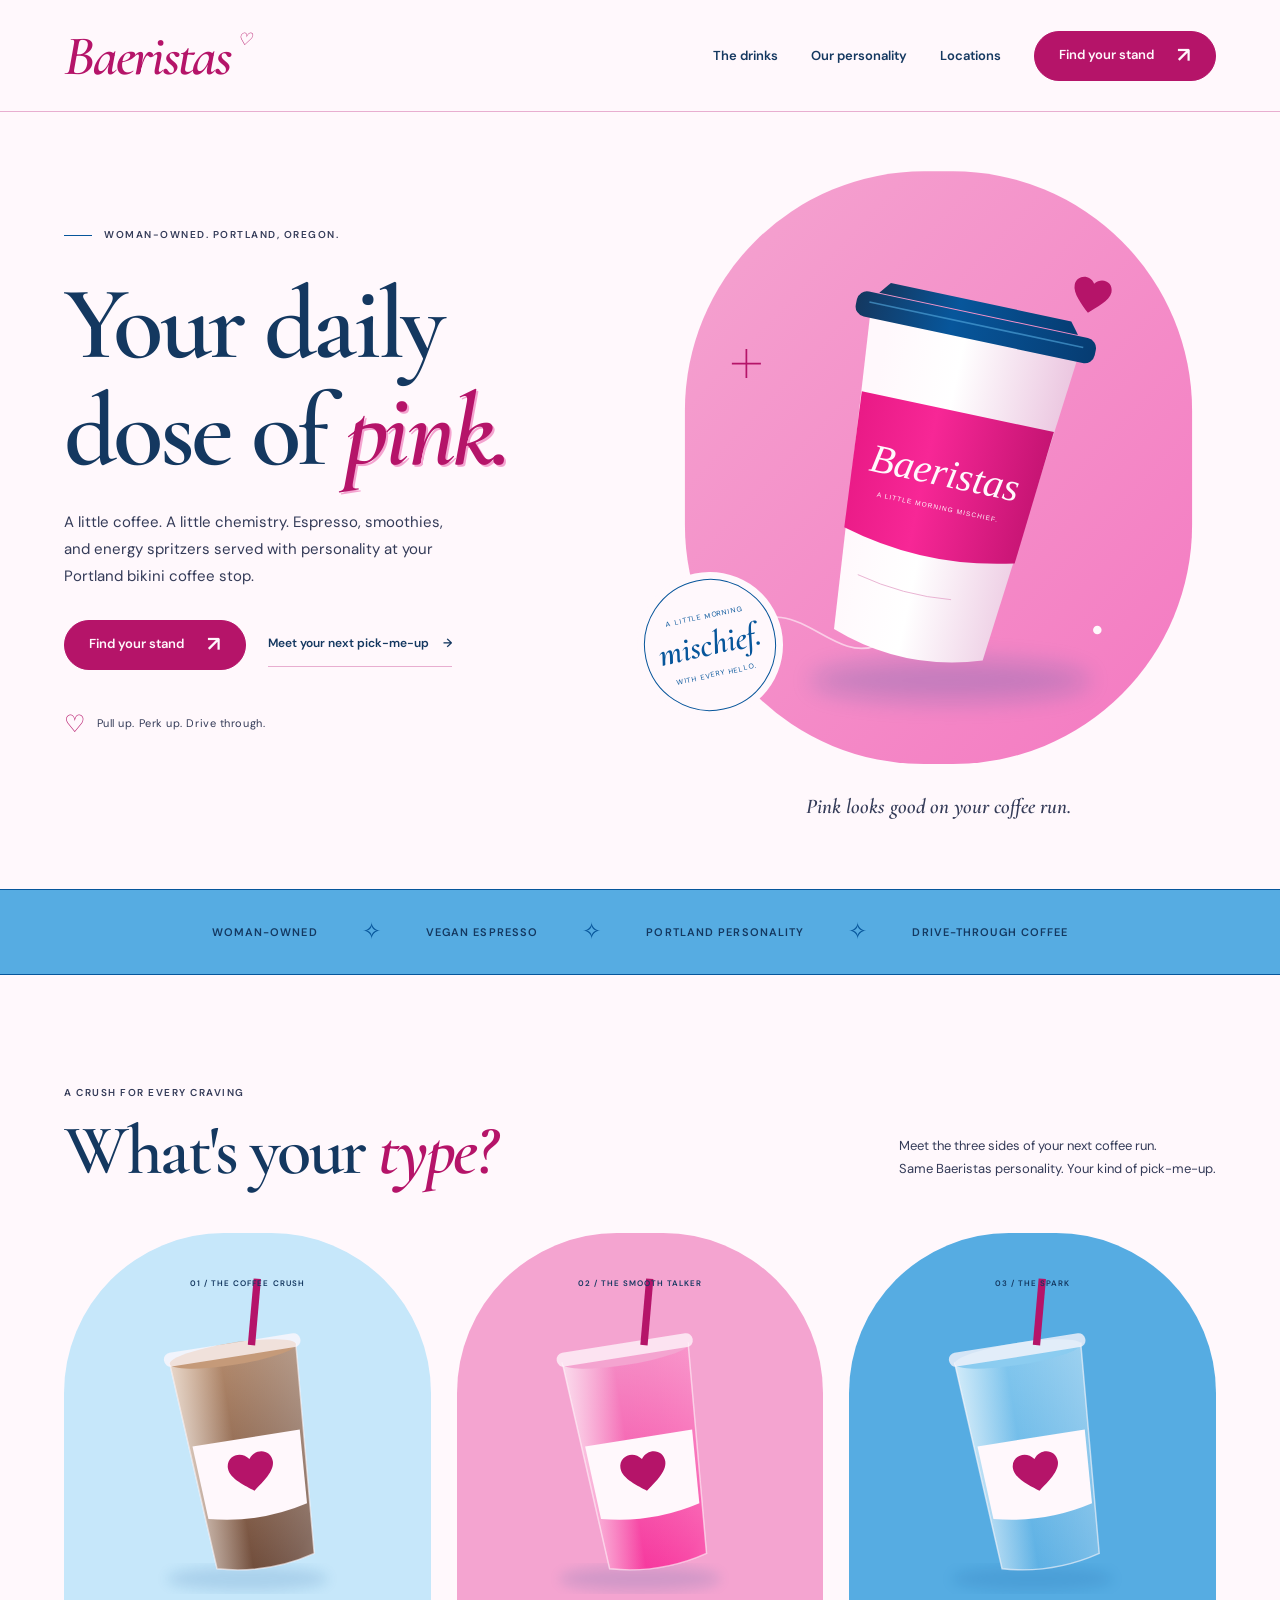
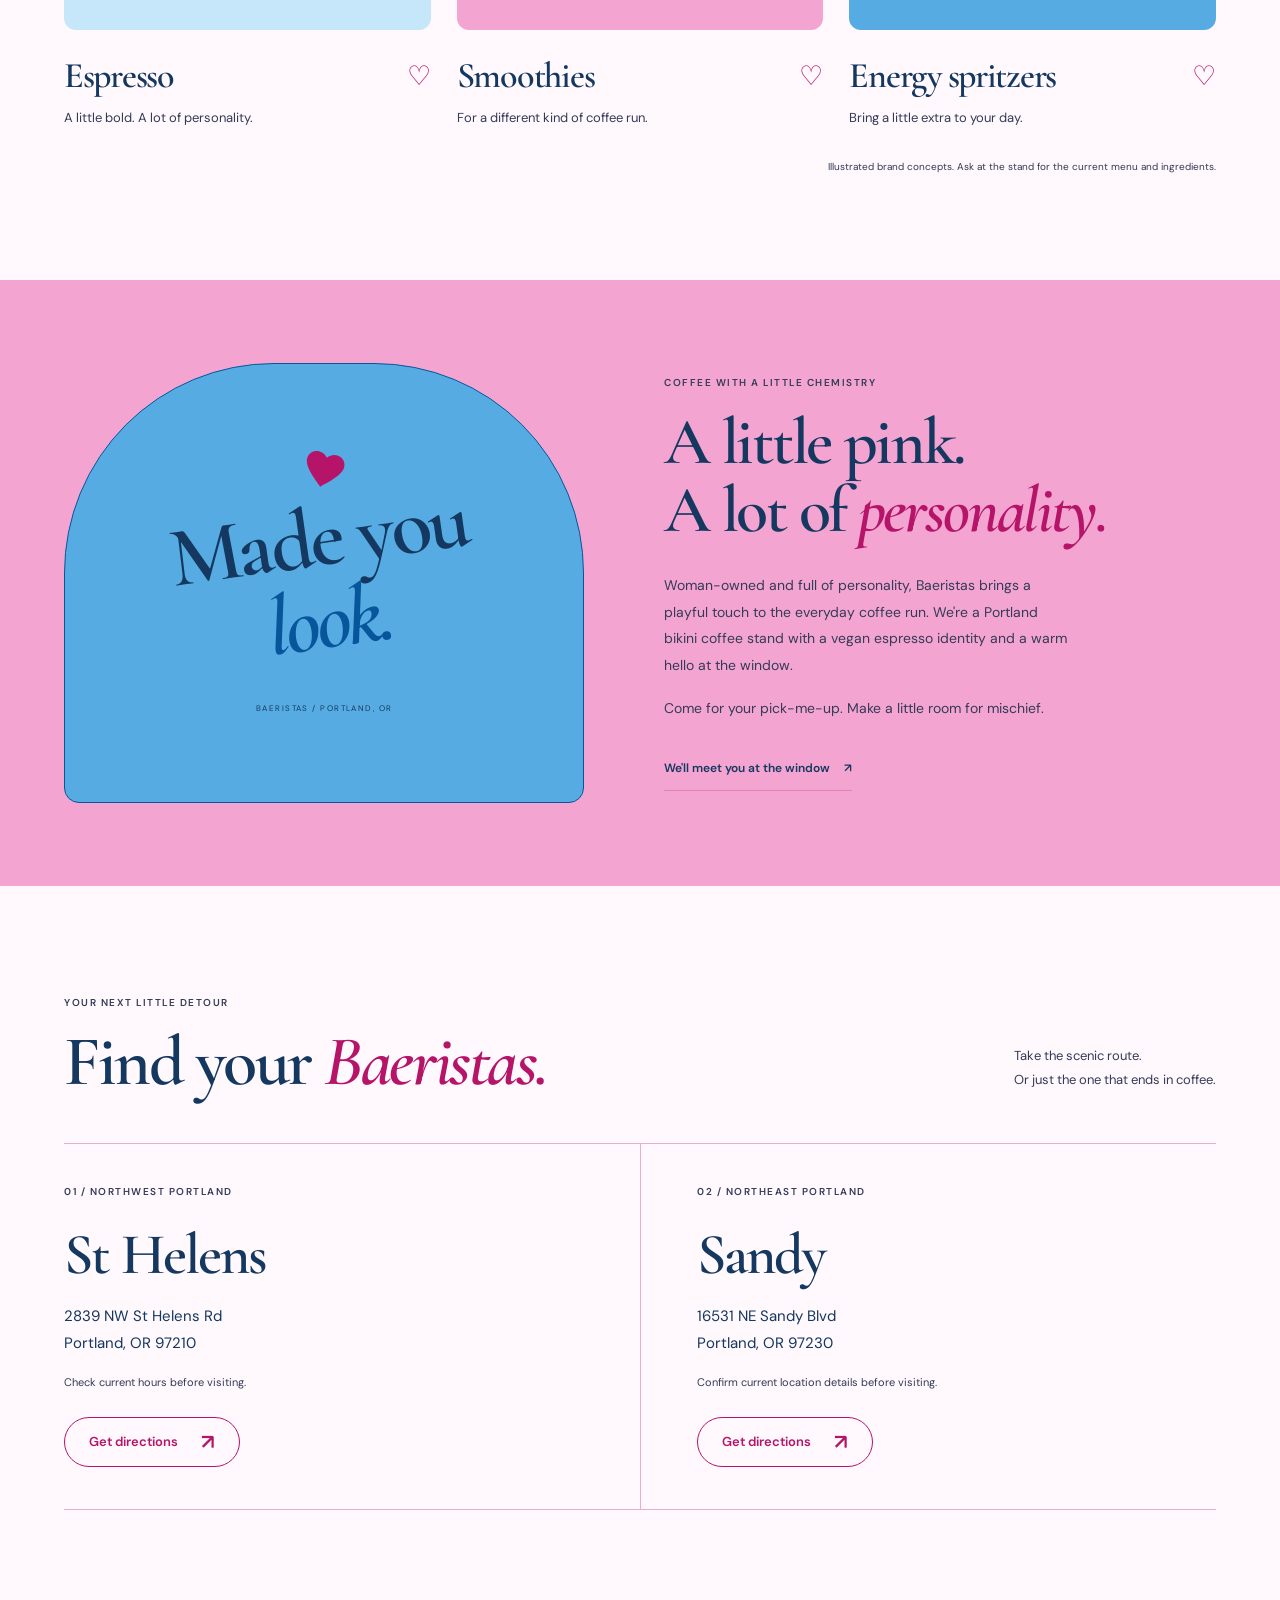
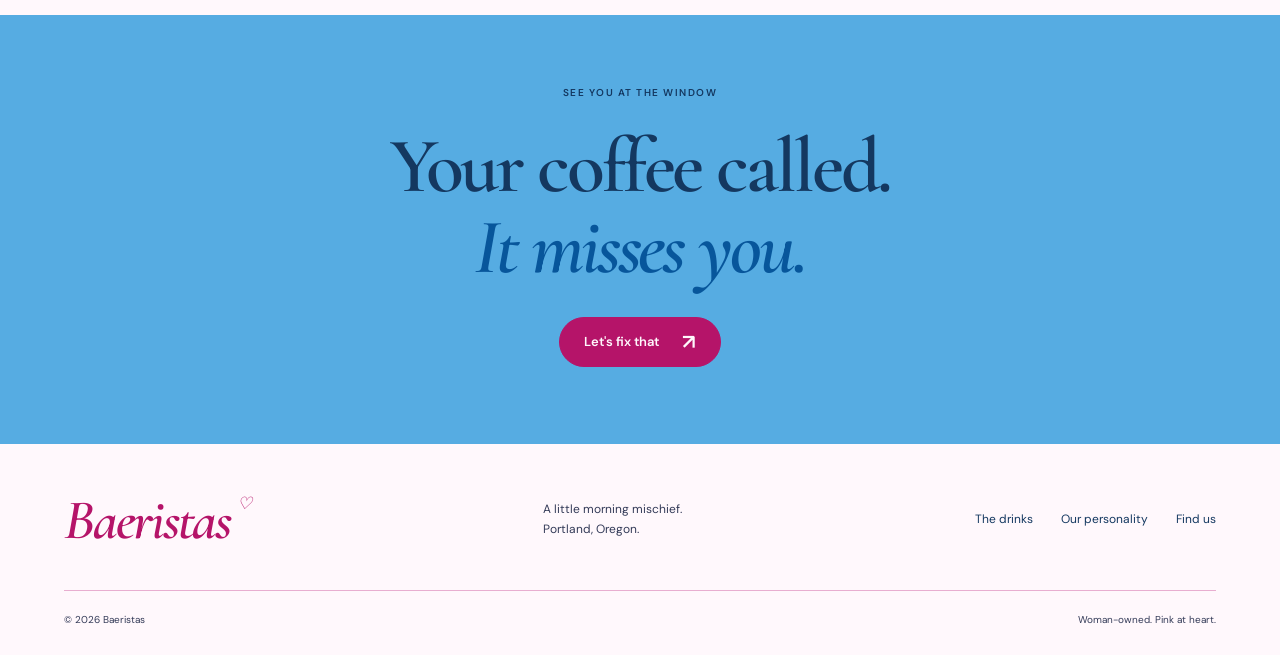
==== docs/index.html @ 011680f0 "Prepare public website for GitHub Pages deployment" ====
<!doctype html>
<html lang="en">
<head>
<meta charset="utf-8"><meta name="viewport" content="width=device-width, initial-scale=1">
<title>Baeristas — A little morning mischief.</title>
<meta name="description" content="Meet Baeristas, Portland’s woman-owned bikini coffee stop. Explore espresso, smoothies, and energy spritzers, and find your stand.">
<meta name="theme-color" content="#FFF8FC"><meta name="robots" content="noindex,nofollow">
<link rel="icon" href="assets/heart-pink.svg" type="image/svg+xml"><link rel="stylesheet" href="style.css">
<link rel="preload" href="assets/DisplayItalic.ttf" as="font" type="font/ttf" crossorigin>
</head>
<body>
<a href="#main" class="skip">Skip to content</a>
<header class="header">
<a class="wordmark" href="#" aria-label="Baeristas home">Baeristas<span aria-hidden="true">♡</span></a>
<button class="menu-toggle" aria-label="Open navigation" aria-expanded="false" aria-controls="main-nav">Menu <span aria-hidden="true">＋</span></button>
<nav id="main-nav" aria-label="Main navigation"><a href="#drinks">The drinks</a><a href="#story">Our personality</a><a href="#locations">Locations</a><a class="button" href="#locations">Find your stand <span aria-hidden="true">↗</span></a></nav>
</header>
<main id="main">
<section class="hero wrap" aria-labelledby="hero-title">
<div class="hero-copy"><p class="eyebrow"><span class="short-rule"></span> Woman-owned. Portland, Oregon.</p><h1 id="hero-title">Your daily<br>dose of <em>pink.</em></h1><p class="intro">A little coffee. A little chemistry. Espresso, smoothies, and energy spritzers served with personality at your Portland bikini coffee stop.</p><div class="hero-actions"><a class="button" href="#locations">Find your stand <span aria-hidden="true">↗</span></a><a class="text-link" href="#drinks">Meet your next pick-me-up <span aria-hidden="true">→</span></a></div><p class="service"><span aria-hidden="true">♡</span> Pull up. Perk up. Drive through.</p></div>
<div class="hero-art"><img src="assets/hero-cup.svg" alt="Illustration of a cream Baeristas coffee cup with a cherry-pink sleeve" width="650" height="740" fetchpriority="high"><div class="hero-badge"><span>A LITTLE MORNING</span><strong>mischief.</strong><span>WITH EVERY HELLO.</span></div><p class="art-caption">Pink looks good on your coffee run.</p></div>
</section>
<div class="brand-strip" aria-label="Woman-owned, vegan positioning, drive-through coffee"><span>Woman-owned</span><span aria-hidden="true">✧</span><span>Vegan espresso</span><span aria-hidden="true">✧</span><span>Portland personality</span><span aria-hidden="true">✧</span><span>Drive-through coffee</span></div>
<section id="drinks" class="drinks wrap" aria-labelledby="drinks-title"><div class="section-top"><div><p class="eyebrow">A crush for every craving</p><h2 id="drinks-title">What's your <em>type?</em></h2></div><p>Meet the three sides of your next coffee run.<br>Same Baeristas personality. Your kind of pick-me-up.</p></div>
<div class="drink-grid">
<article class="drink"><div class="drink-art coffee-art"><span class="number">01 / THE COFFEE CRUSH</span><img src="assets/espresso.svg" alt="Illustrated iced coffee" width="500" height="480" loading="lazy"></div><div class="drink-title"><h3>Espresso</h3><span aria-hidden="true">♡</span></div><p>A little bold. A lot of personality.</p></article>
<article class="drink"><div class="drink-art smoothie-art"><span class="number">02 / THE SMOOTH TALKER</span><img src="assets/smoothies.svg" alt="Illustrated pink blended drink" width="500" height="480" loading="lazy"></div><div class="drink-title"><h3>Smoothies</h3><span aria-hidden="true">♡</span></div><p>For a different kind of coffee run.</p></article>
<article class="drink"><div class="drink-art spritzer-art"><span class="number">03 / THE SPARK</span><img src="assets/spritzers.svg" alt="Illustrated colorful energy spritzer" width="500" height="480" loading="lazy"></div><div class="drink-title"><h3>Energy spritzers</h3><span aria-hidden="true">♡</span></div><p>Bring a little extra to your day.</p></article>
</div><p class="drink-note">Illustrated brand concepts. Ask at the stand for the current menu and ingredients.</p>
</section>
<section id="story" class="story" aria-labelledby="story-title"><div class="story-inner wrap"><div class="story-art" aria-hidden="true"><div class="orbit"></div><img src="assets/heart-pink.svg" alt="" width="110" height="100"><span>Made you<br><em>look.</em></span><small>BAERISTAS / PORTLAND, OR</small></div><div class="story-copy"><p class="eyebrow">Coffee with a little chemistry</p><h2 id="story-title">A little pink.<br>A lot of <em>personality.</em></h2><p>Woman-owned and full of personality, Baeristas brings a playful touch to the everyday coffee run. We're a Portland bikini coffee stand with a vegan espresso identity and a warm hello at the window.</p><p>Come for your pick-me-up. Make a little room for mischief.</p><a class="text-link" href="#locations">We'll meet you at the window <span aria-hidden="true">↗</span></a></div></div></section>
<section id="locations" class="locations wrap" aria-labelledby="locations-title"><div class="section-top"><div><p class="eyebrow">Your next little detour</p><h2 id="locations-title">Find your <em>Baeristas.</em></h2></div><p>Take the scenic route.<br>Or just the one that ends in coffee.</p></div><div class="location-grid">
<article class="location"><p class="eyebrow">01 / Northwest Portland</p><h3>St Helens</h3><address>2839 NW St Helens Rd<br>Portland, OR 97210</address><p class="hours">Check current hours before visiting.</p><a class="button outline" href="https://www.google.com/maps/dir/?api=1&amp;destination=2839%20NW%20St%20Helens%20Rd%2C%20Portland%2C%20OR%2097210" target="_blank" rel="noopener noreferrer">Get directions <span aria-hidden="true">↗</span><span class="sr-only"> to St Helens, opens a new tab</span></a></article>
<article class="location"><p class="eyebrow">02 / Northeast Portland</p><h3>Sandy</h3><address>16531 NE Sandy Blvd<br>Portland, OR 97230</address><p class="hours">Confirm current location details before visiting.</p><a class="button outline" href="https://www.google.com/maps/dir/?api=1&amp;destination=16531%20NE%20Sandy%20Blvd%2C%20Portland%2C%20OR%2097230" target="_blank" rel="noopener noreferrer">Get directions <span aria-hidden="true">↗</span><span class="sr-only"> to Sandy, opens a new tab</span></a></article>
</div></section>
<section class="closing"><p class="eyebrow">See you at the window</p><p>Your coffee called.<br><em>It misses you.</em></p><a class="button" href="#locations">Let's fix that <span aria-hidden="true">↗</span></a></section>
</main>
<footer class="footer wrap"><div class="footer-top"><a class="wordmark" href="#" aria-label="Baeristas home">Baeristas<span aria-hidden="true">♡</span></a><p>A little morning mischief.<br>Portland, Oregon.</p><nav aria-label="Footer navigation"><a href="#drinks">The drinks</a><a href="#story">Our personality</a><a href="#locations">Find us</a></nav></div><div class="footer-bottom"><small>© 2026 Baeristas</small><small>Woman-owned. Pink at heart.</small></div></footer>
<a class="mobile-visit button" href="#locations">Find your stand <span aria-hidden="true">↗</span></a>
<script src="script.js"></script>
</body></html>
---- docs/style.css ----
@font-face{font-family:Display;src:url(assets/Display.ttf) format('truetype');font-weight:600;font-display:swap}@font-face{font-family:Display;src:url(assets/DisplayItalic.ttf) format('truetype');font-style:italic;font-weight:600;font-display:swap}@font-face{font-family:Body;src:url(assets/Body.ttf) format('truetype');font-weight:400;font-display:swap}@font-face{font-family:Body;src:url(assets/BodyBold.ttf) format('truetype');font-weight:600;font-display:swap}
:root{--cream:#FFF8FC;--blush:#F4A4D0;--pink:#B51469;--ink:#143860;--berry:#343B58;--line:#E8AED0;--hot-pink:#F72796;--sky:#56ACE2;--blue:#07569B;--display:Display,Georgia,serif;--body:Body,Arial,sans-serif}
*{box-sizing:border-box}html{scroll-behavior:smooth;scroll-padding-top:35px}body{margin:0;background:var(--cream);color:var(--ink);font-family:var(--body);font-size:16px;line-height:1.65}a{color:inherit;text-decoration:none}button{font:inherit}a,button{-webkit-tap-highlight-color:transparent}a:focus-visible,button:focus-visible{outline:3px solid var(--pink);outline-offset:6px}img{display:block;max-width:100%}em{font-weight:600;color:var(--pink)}h1,h2,h3,p{margin:0}h1,h2,h3{font-family:var(--display);font-weight:600;line-height:1.03;letter-spacing:-.035em}h1{font-size:clamp(72px,8.1vw,120px)}h2{font-size:clamp(48px,5.5vw,76px)}h3{font-size:39px}p{color:var(--berry)}.wrap{max-width:1320px;margin:auto;padding-left:64px;padding-right:64px}.header{max-width:1440px;margin:auto;min-height:112px;padding:22px 64px;display:flex;align-items:center;justify-content:space-between;border-bottom:1px solid var(--line);gap:28px}.wordmark{font-family:var(--display);font-style:italic;font-size:56px;line-height:1;letter-spacing:-.04em;color:var(--pink);display:inline-flex;align-items:flex-start;gap:7px}.wordmark span{font-family:var(--body);font-size:17px;margin-top:3px}.header nav{display:flex;align-items:center;gap:33px;font-size:13px;font-weight:600}.header nav>a:not(.button){min-height:44px;display:flex;align-items:center}.button{min-height:50px;padding:13px 24px;border:1px solid var(--pink);border-radius:100px;display:inline-flex;align-items:center;justify-content:center;gap:23px;background:var(--pink);color:var(--cream);font-size:13px;font-weight:600;line-height:1.4;transition:background .2s,transform .2s;white-space:nowrap}.button:hover{background:#950D56;border-color:#950D56;transform:translateY(-2px)}.button span[aria-hidden]{font-size:21px;line-height:1}.hero{display:grid;grid-template-columns:1.05fr 1fr;gap:14px;padding-top:44px;padding-bottom:64px;align-items:center}.hero-copy{padding-top:12px;padding-bottom:22px;position:relative;z-index:1}.eyebrow{text-transform:uppercase;letter-spacing:.15em;font-size:10px;font-weight:600;color:var(--berry);display:flex;align-items:center;gap:12px}.short-rule{height:1px;width:28px;background:var(--pink)}.hero h1{margin:27px 0 24px}.hero .intro{max-width:405px;font-size:15px;line-height:1.8}.hero-actions{display:flex;align-items:center;gap:22px;margin:30px 0}.text-link{font-size:12px;font-weight:600;line-height:1.6;display:inline-flex;gap:14px;align-items:center;min-height:44px;border-bottom:1px solid var(--line)}.text-link:hover{color:var(--pink);border-color:var(--pink)}.service{font-size:11px;letter-spacing:.05em;display:flex;gap:10px;align-items:center;margin-top:34px}.service span{font-size:24px;color:var(--pink)}.hero-art{position:relative;min-width:0}.hero-art>img{width:100%;height:auto}.hero-badge{position:absolute;left:-3%;bottom:17%;width:132px;height:132px;border-radius:50%;background:var(--cream);border:1px solid var(--pink);display:flex;flex-direction:column;align-items:center;justify-content:center;transform:rotate(-12deg);color:var(--pink);box-shadow:0 0 0 7px var(--cream)}.hero-badge span{font-size:7px;letter-spacing:.13em}.hero-badge strong{font-family:var(--display);font-style:italic;font-size:34px;line-height:1.4}.art-caption{text-align:center;font-family:var(--display);font-style:italic;font-size:21px;margin-top:2px}.brand-strip{display:flex;align-items:center;justify-content:center;gap:44px;background:var(--blush);border-top:1px solid var(--line);border-bottom:1px solid var(--line);padding:23px 24px;font-size:11px;font-weight:600;letter-spacing:.1em;text-transform:uppercase}.brand-strip span:nth-child(even){font-size:23px;font-weight:400;color:var(--pink)}.drinks{padding-top:110px;padding-bottom:105px}.section-top{display:flex;justify-content:space-between;gap:45px;align-items:flex-end;margin-bottom:45px}.section-top h2{margin-top:14px}.section-top>p{font-size:13px;line-height:1.8;margin-bottom:7px}.drink-grid{display:grid;grid-template-columns:repeat(3,1fr);gap:26px}.drink-art{border-radius:160px 160px 12px 12px;position:relative;overflow:hidden;padding-top:45px}.coffee-art{background:#C6E7FA}.smoothie-art{background:var(--blush)}.spritzer-art{background:var(--sky)}.drink-art img{width:100%;height:auto}.number{font-size:8px;letter-spacing:.13em;position:absolute;top:44px;left:0;width:100%;text-align:center;color:var(--berry);font-weight:600}.drink-title{display:flex;justify-content:space-between;align-items:center;margin-top:24px;gap:12px}.drink-title h3{font-size:36px}.drink-title>span{color:var(--pink);font-size:27px}.drink>p{font-size:13px;margin-top:9px}.drink-note{font-size:10px;text-align:right;margin-top:30px}.story{background:var(--blush);padding:83px 0}.story-inner{display:grid;grid-template-columns:1fr 1.06fr;align-items:center;gap:80px}.story-art{position:relative;min-height:440px;display:flex;align-items:center;justify-content:center;flex-direction:column;border:1px solid #B5146940;border-radius:210px 210px 15px 15px;overflow:hidden;background:var(--cream)}.story-art>span{font-family:var(--display);font-size:85px;letter-spacing:-.04em;line-height:.96;transform:rotate(-8deg);text-align:center;margin-top:8px}.story-art img{width:42px;height:auto;transform:rotate(13deg)}.story-art small{font-size:8px;letter-spacing:.18em;margin-top:42px;color:var(--berry)}.story-copy h2{font-size:66px;margin:18px 0 27px}.story-copy>p:not(.eyebrow){font-size:14px;line-height:1.9;max-width:410px;margin-bottom:16px}.story-copy .text-link{margin-top:10px;border-color:#B5146940}.locations{padding-top:109px;padding-bottom:105px}.location-grid{display:grid;grid-template-columns:1fr 1fr;border-top:1px solid var(--line);border-bottom:1px solid var(--line)}.location{padding:40px 40px 42px 0}.location+.location{border-left:1px solid var(--line);padding-left:56px}.location h3{font-size:58px;margin:24px 0 19px}.location address{font-style:normal;font-size:15px;line-height:1.8}.hours{font-size:11px;margin-top:16px;margin-bottom:26px}.outline{background:transparent;color:var(--pink)}.outline:hover{color:var(--cream)}.closing{background:var(--blush);text-align:center;padding:70px 24px 77px}.closing .eyebrow{justify-content:center}.closing>p:not(.eyebrow){font-family:var(--display);font-size:78px;letter-spacing:-.04em;line-height:1.04;color:var(--ink);margin:24px 0 29px}.footer{padding-top:48px;padding-bottom:26px}.footer-top{display:flex;align-items:center;justify-content:space-between;gap:25px;padding-bottom:42px}.footer-top p{font-size:12px}.footer nav{display:flex;gap:28px;font-size:12px}.footer nav a{min-height:44px;display:flex;align-items:center}.footer-bottom{display:flex;align-items:center;justify-content:space-between;border-top:1px solid var(--line);padding-top:21px;color:var(--berry)}.footer-bottom small{font-size:10px}.menu-toggle,.mobile-visit{display:none}.sr-only{position:absolute;width:1px;height:1px;padding:0;margin:-1px;overflow:hidden;clip:rect(0,0,0,0);white-space:nowrap;border:0}.skip{position:fixed;top:12px;left:12px;z-index:10;transform:translateY(-200%);padding:10px 20px;background:var(--ink);color:var(--cream)}.skip:focus{transform:translateY(0)}
@media(min-width:1450px){.hero{gap:40px}.hero h1{font-size:120px}}
@media(max-width:1100px){.wrap{padding-left:40px;padding-right:40px}.header{padding-left:40px;padding-right:40px}.header nav{gap:22px}.hero h1{font-size:86px}.hero-actions{flex-wrap:wrap;gap:12px}.hero .intro{font-size:14px;max-width:340px}.hero-badge{width:108px;height:108px}.hero-badge strong{font-size:29px}.brand-strip{gap:24px;font-size:9px}.story-inner{gap:42px}.story-copy h2{font-size:55px}.story-art>span{font-size:75px}.section-top{gap:28px}.section-top>p{max-width:260px;font-size:12px}.drink-title h3{font-size:29px}}
@media(max-width:800px){.header{min-height:94px}.header nav{gap:17px}.header nav .button{display:none}.wordmark{font-size:47px}.hero{padding-top:38px;padding-bottom:45px;gap:0}.hero h1{font-size:76px}.hero .eyebrow{font-size:8px;letter-spacing:.08em}.hero .intro{font-size:13px;max-width:290px}.hero-badge{left:-4%;bottom:8%;width:92px;height:92px}.hero-badge span{font-size:5px}.hero-badge strong{font-size:25px}.hero-actions{margin:23px 0}.service{margin-top:15px;font-size:9px}.art-caption{font-size:17px;margin-top:14px}.brand-strip{gap:17px;font-size:8px;padding:18px 15px}.brand-strip span:nth-child(even){font-size:18px}.drinks,.locations{padding-top:75px;padding-bottom:75px}.section-top h2{font-size:54px}.section-top>p{max-width:220px;font-size:11px}.drink-grid{gap:16px}.drink-title h3{font-size:26px}.drink>p{font-size:11px}.number{font-size:6px;top:33px}.drink-art{padding-top:34px}.story{padding:60px 0}.story-inner{gap:34px}.story-art{min-height:360px}.story-art>span{font-size:63px}.story-copy h2{font-size:46px}.story-copy>p:not(.eyebrow){font-size:12px}.story-copy .eyebrow{font-size:8px}.location+.location{padding-left:32px}.location h3{font-size:49px}.location address{font-size:13px}.hours{font-size:10px;min-height:32px}.footer nav{gap:15px}.footer-top p{max-width:160px;font-size:11px}.closing>p:not(.eyebrow){font-size:68px}}
@media(max-width:600px){html{scroll-padding-top:22px}.wrap{padding-left:24px;padding-right:24px}.header{padding:21px 24px;min-height:85px;position:relative;flex-wrap:wrap;gap:0}.header .wordmark{font-size:44px}.menu-toggle{display:flex;align-items:center;justify-content:center;gap:10px;min-height:44px;min-width:70px;background:transparent;border:0;color:var(--ink);font-size:12px;padding:6px 0 6px 15px}.menu-toggle span{font-size:23px;color:var(--pink)}.header nav{display:none;flex-basis:100%;flex-direction:column;align-items:stretch;padding:26px 0 7px;gap:8px}.header nav.open{display:flex}.header nav a{justify-content:center}.header nav .button{display:flex;margin-top:10px}.hero{display:flex;flex-direction:column;padding-top:32px;padding-bottom:33px;gap:19px}.hero-copy{padding:0;width:100%}.hero .eyebrow{font-size:8px;letter-spacing:.12em}.hero h1{font-size:83px;line-height:.97;margin-top:24px;margin-bottom:24px}.hero .intro{font-size:13px;max-width:335px;line-height:1.8}.hero-actions{margin:24px 0 0;gap:7px 15px;align-items:center}.hero-actions .button{padding:13px 21px;gap:18px}.hero-actions .text-link{font-size:10px;gap:7px}.service{margin-top:15px;font-size:9px}.hero-art{width:100%;max-width:380px;margin-top:0}.hero-art>img{height:380px;object-fit:contain}.hero-badge{width:102px;height:102px;left:0;bottom:15%}.hero-badge span{font-size:6px}.hero-badge strong{font-size:27px}.art-caption{font-size:19px;margin-top:0}.brand-strip{flex-wrap:wrap;gap:5px 18px;padding:21px 24px;font-size:8px;letter-spacing:.06em}.brand-strip span:nth-child(4){display:none}.brand-strip span{flex:0 0 auto}.drinks{padding-top:57px;padding-bottom:57px}.section-top{display:block;margin-bottom:30px}.section-top h2{font-size:58px;margin-top:15px}.section-top>p{font-size:12px;margin-top:19px;max-width:100%}.drink-grid{grid-template-columns:1fr;gap:35px}.drink-art{border-radius:180px 180px 12px 12px;padding-top:15px}.drink-art img{height:330px;object-fit:contain}.number{font-size:8px;top:31px}.drink-title{margin-top:17px}.drink-title h3{font-size:37px}.drink>p{font-size:12px;margin-top:7px}.drink-note{text-align:left;font-size:9px;line-height:1.7;margin-top:25px}.story{padding:40px 0 48px}.story-inner{grid-template-columns:1fr;gap:35px}.story-art{min-height:340px}.story-art>span{font-size:77px}.story-art small{margin-top:30px}.story-copy h2{font-size:58px;margin-top:17px}.story-copy .eyebrow{font-size:9px}.story-copy>p:not(.eyebrow){font-size:13px}.locations{padding-top:58px;padding-bottom:57px}.locations h2{font-size:55px}.location-grid{grid-template-columns:1fr}.location{padding:30px 0}.location+.location{padding:30px 0;border-left:0;border-top:1px solid var(--line)}.location h3{font-size:52px;margin:18px 0}.location address{font-size:14px}.hours{font-size:10px;min-height:0;margin:14px 0 22px}.closing{padding:47px 24px 49px}.closing>p:not(.eyebrow){font-size:60px}.closing .eyebrow{font-size:8px}.footer{padding-top:33px;padding-bottom:104px}.footer-top{flex-wrap:wrap;align-items:flex-start;padding-bottom:25px;gap:26px}.footer-top .wordmark{font-size:48px}.footer-top>p{font-size:10px;padding-top:4px;max-width:120px}.footer nav{flex-basis:100%;gap:29px;font-size:11px}.footer-bottom{gap:20px}.footer-bottom small{font-size:9px}.mobile-visit{position:fixed;bottom:max(14px,env(safe-area-inset-bottom));left:24px;right:24px;z-index:5;box-shadow:0 4px 24px #14386025;display:flex;min-height:50px;border:3px solid var(--cream);justify-content:space-between;padding:12px 22px}.skip{font-size:12px}}
@media(prefers-reduced-motion:reduce){html{scroll-behavior:auto}*{transition:none!important}}

/* Current pink-and-blue colorway supplied by the business reference. */
.hero h1 em{color:var(--pink);text-shadow:2px 2px 0 #F4A4D0}.brand-strip{background:var(--sky);border-color:var(--blue);color:var(--ink)}.brand-strip span:nth-child(even){color:var(--blue)}.story-art{background:var(--sky);border-color:var(--blue)}.story-art em{color:var(--blue)}.story-art small{color:var(--ink)}.closing{background:var(--sky)}.closing em{color:var(--blue)}.closing .eyebrow{color:var(--ink)}.short-rule{background:var(--blue)}.hero-badge{border-color:var(--blue);color:var(--blue)}
.number{color:var(--ink)}
a:focus-visible,button:focus-visible{outline-color:var(--ink)}
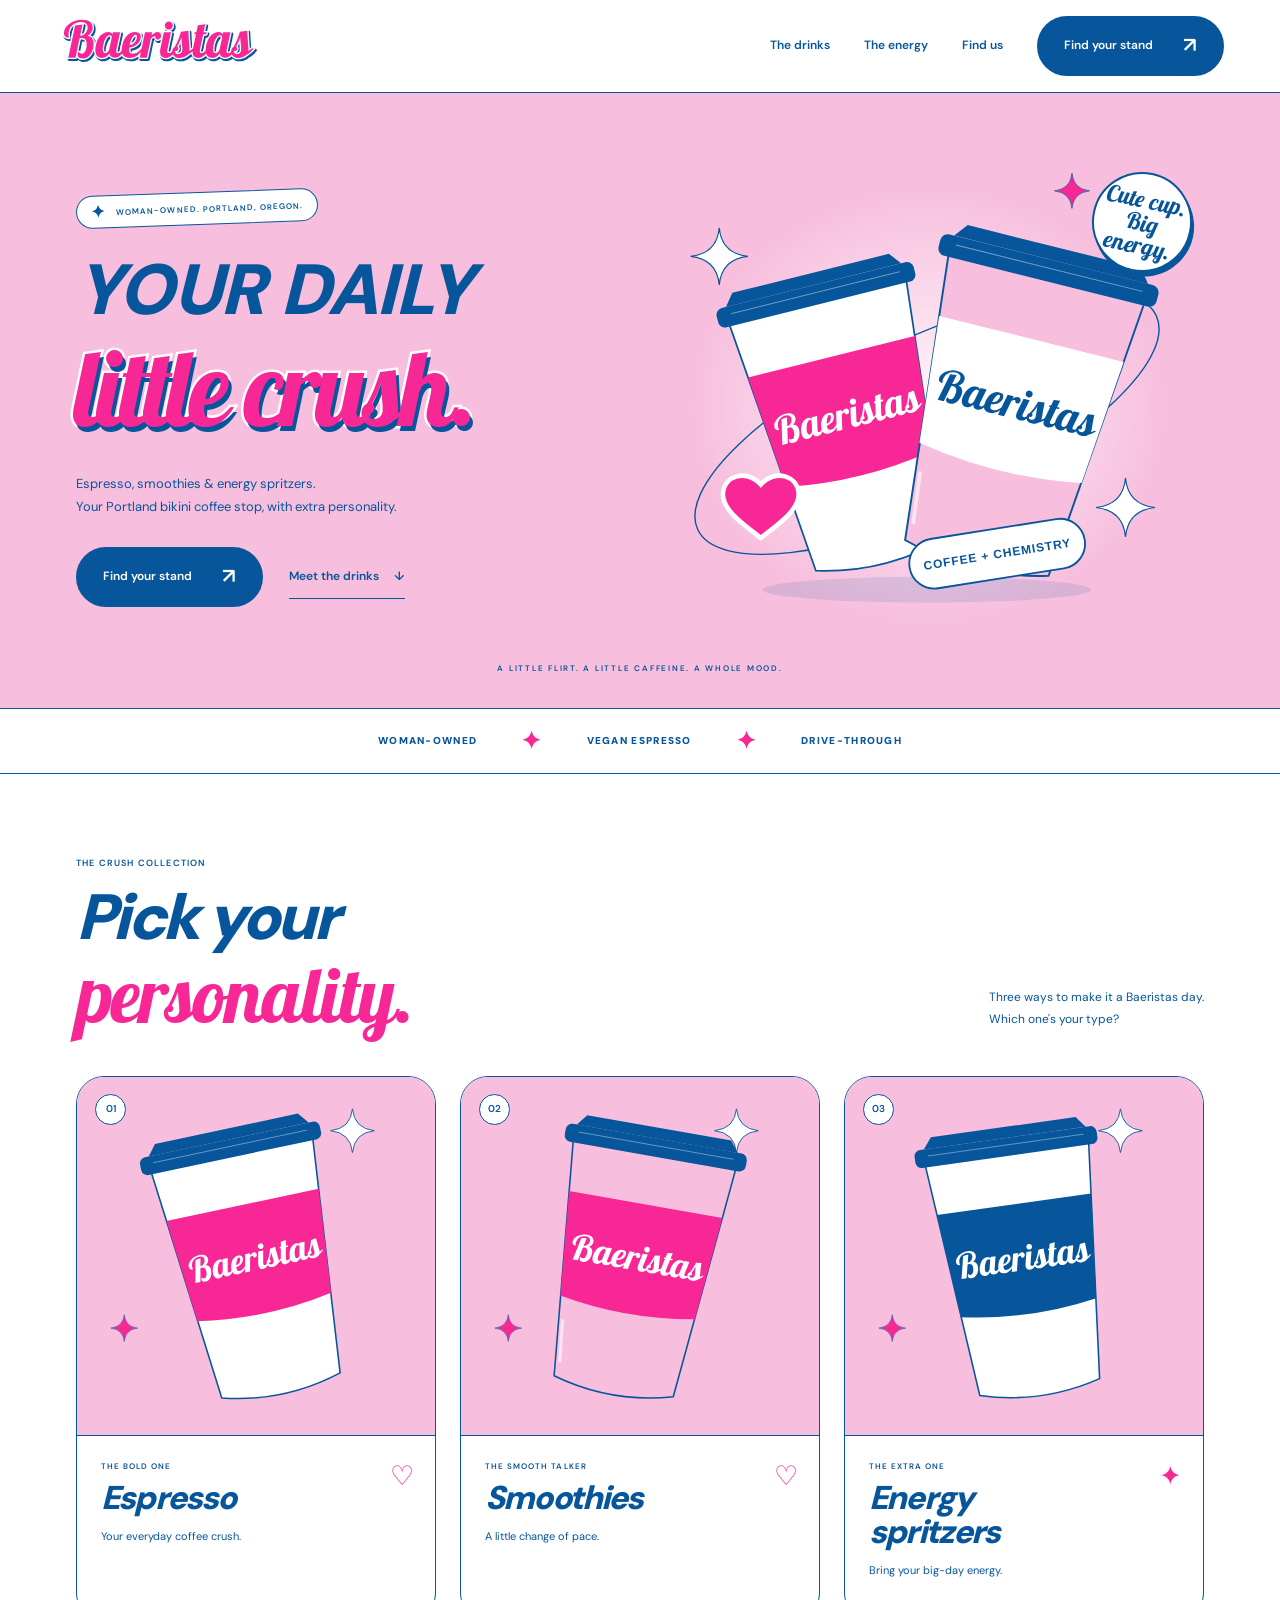
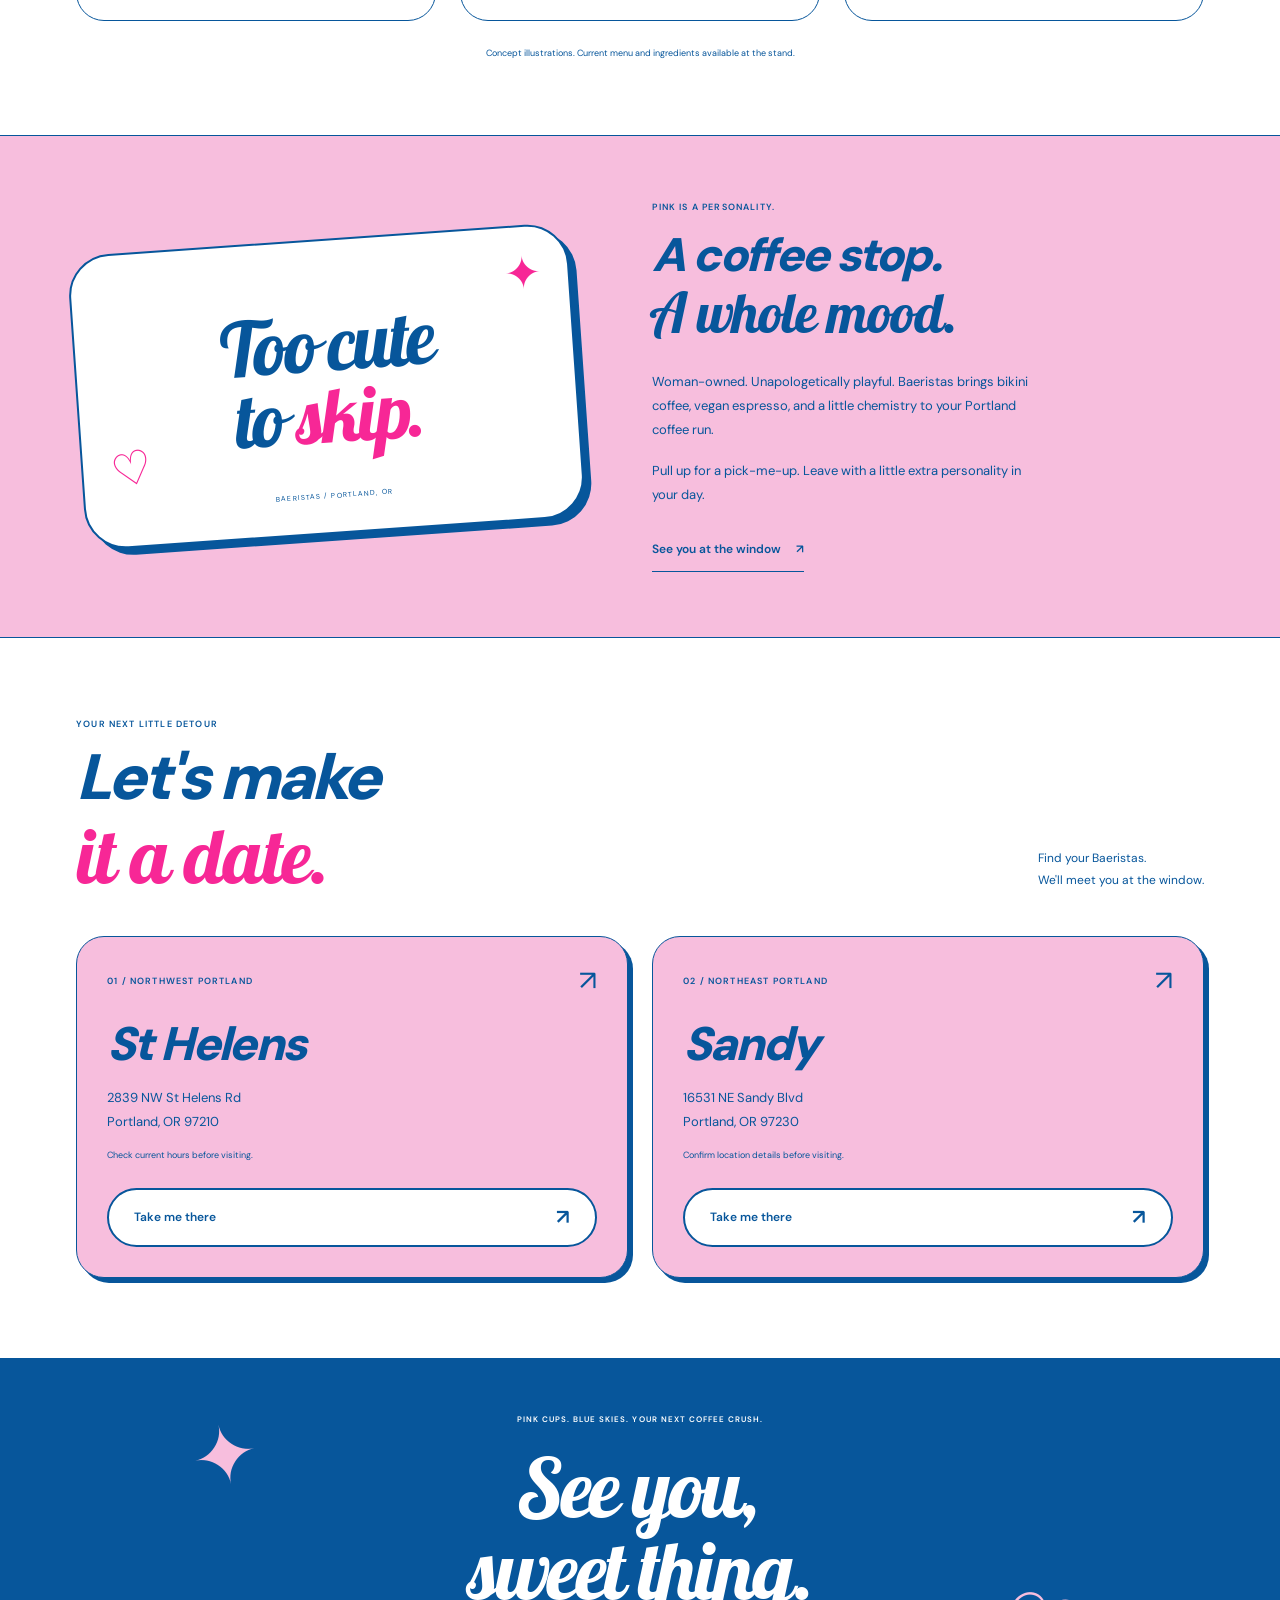
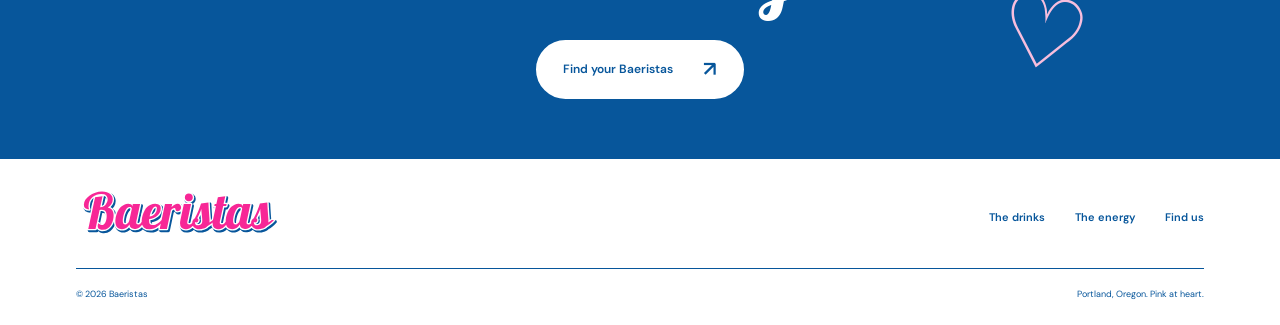
==== commit 93ab1ce7: "Redesign Baeristas with a cohesive mobile-first Y2K fashion identity" ====
--- a/docs/index.html
+++ b/docs/index.html
@@ -1,41 +1,23 @@
-<!doctype html>
-<html lang="en">
-<head>
-<meta charset="utf-8"><meta name="viewport" content="width=device-width, initial-scale=1">
-<title>Baeristas — A little morning mischief.</title>
-<meta name="description" content="Meet Baeristas, Portland’s woman-owned bikini coffee stop. Explore espresso, smoothies, and energy spritzers, and find your stand.">
-<meta name="theme-color" content="#FFF8FC"><meta name="robots" content="noindex,nofollow">
-<link rel="icon" href="assets/heart-pink.svg" type="image/svg+xml"><link rel="stylesheet" href="style.css">
-<link rel="preload" href="assets/DisplayItalic.ttf" as="font" type="font/ttf" crossorigin>
-</head>
-<body>
-<a href="#main" class="skip">Skip to content</a>
-<header class="header">
-<a class="wordmark" href="#" aria-label="Baeristas home">Baeristas<span aria-hidden="true">♡</span></a>
-<button class="menu-toggle" aria-label="Open navigation" aria-expanded="false" aria-controls="main-nav">Menu <span aria-hidden="true">＋</span></button>
-<nav id="main-nav" aria-label="Main navigation"><a href="#drinks">The drinks</a><a href="#story">Our personality</a><a href="#locations">Locations</a><a class="button" href="#locations">Find your stand <span aria-hidden="true">↗</span></a></nav>
-</header>
+<!doctype html><html lang="en"><head>
+<meta charset="utf-8"><meta name="viewport" content="width=device-width, initial-scale=1"><title>Baeristas — Your daily little crush.</title><meta name="description" content="Espresso, smoothies and energy spritzers with personality. Meet Baeristas, Portland’s woman-owned bikini coffee stop."><meta name="theme-color" content="#F7BEDD"><meta name="robots" content="noindex,nofollow"><link rel="icon" href="assets/heart-pink.svg" type="image/svg+xml"><link rel="stylesheet" href="style.css"><link rel="preload" href="assets/LobsterTwo-BoldItalic.ttf" as="font" type="font/ttf" crossorigin>
+</head><body>
+<a class="skip" href="#main">Skip to content</a>
+<header class="header"><a class="wordmark" href="#" aria-label="Baeristas home"><img src="assets/wordmark-sticker.svg" width="205" height="60" alt="Baeristas"></a><button class="menu-toggle" aria-label="Open navigation" aria-expanded="false" aria-controls="main-nav">Menu <span aria-hidden="true">＋</span></button><nav id="main-nav" aria-label="Main navigation"><a href="#drinks">The drinks</a><a href="#story">The energy</a><a href="#locations">Find us</a><a class="button" href="#locations">Find your stand <span aria-hidden="true">↗</span></a></nav></header>
 <main id="main">
-<section class="hero wrap" aria-labelledby="hero-title">
-<div class="hero-copy"><p class="eyebrow"><span class="short-rule"></span> Woman-owned. Portland, Oregon.</p><h1 id="hero-title">Your daily<br>dose of <em>pink.</em></h1><p class="intro">A little coffee. A little chemistry. Espresso, smoothies, and energy spritzers served with personality at your Portland bikini coffee stop.</p><div class="hero-actions"><a class="button" href="#locations">Find your stand <span aria-hidden="true">↗</span></a><a class="text-link" href="#drinks">Meet your next pick-me-up <span aria-hidden="true">→</span></a></div><p class="service"><span aria-hidden="true">♡</span> Pull up. Perk up. Drive through.</p></div>
-<div class="hero-art"><img src="assets/hero-cup.svg" alt="Illustration of a cream Baeristas coffee cup with a cherry-pink sleeve" width="650" height="740" fetchpriority="high"><div class="hero-badge"><span>A LITTLE MORNING</span><strong>mischief.</strong><span>WITH EVERY HELLO.</span></div><p class="art-caption">Pink looks good on your coffee run.</p></div>
-</section>
-<div class="brand-strip" aria-label="Woman-owned, vegan positioning, drive-through coffee"><span>Woman-owned</span><span aria-hidden="true">✧</span><span>Vegan espresso</span><span aria-hidden="true">✧</span><span>Portland personality</span><span aria-hidden="true">✧</span><span>Drive-through coffee</span></div>
-<section id="drinks" class="drinks wrap" aria-labelledby="drinks-title"><div class="section-top"><div><p class="eyebrow">A crush for every craving</p><h2 id="drinks-title">What's your <em>type?</em></h2></div><p>Meet the three sides of your next coffee run.<br>Same Baeristas personality. Your kind of pick-me-up.</p></div>
-<div class="drink-grid">
-<article class="drink"><div class="drink-art coffee-art"><span class="number">01 / THE COFFEE CRUSH</span><img src="assets/espresso.svg" alt="Illustrated iced coffee" width="500" height="480" loading="lazy"></div><div class="drink-title"><h3>Espresso</h3><span aria-hidden="true">♡</span></div><p>A little bold. A lot of personality.</p></article>
-<article class="drink"><div class="drink-art smoothie-art"><span class="number">02 / THE SMOOTH TALKER</span><img src="assets/smoothies.svg" alt="Illustrated pink blended drink" width="500" height="480" loading="lazy"></div><div class="drink-title"><h3>Smoothies</h3><span aria-hidden="true">♡</span></div><p>For a different kind of coffee run.</p></article>
-<article class="drink"><div class="drink-art spritzer-art"><span class="number">03 / THE SPARK</span><img src="assets/spritzers.svg" alt="Illustrated colorful energy spritzer" width="500" height="480" loading="lazy"></div><div class="drink-title"><h3>Energy spritzers</h3><span aria-hidden="true">♡</span></div><p>Bring a little extra to your day.</p></article>
-</div><p class="drink-note">Illustrated brand concepts. Ask at the stand for the current menu and ingredients.</p>
-</section>
-<section id="story" class="story" aria-labelledby="story-title"><div class="story-inner wrap"><div class="story-art" aria-hidden="true"><div class="orbit"></div><img src="assets/heart-pink.svg" alt="" width="110" height="100"><span>Made you<br><em>look.</em></span><small>BAERISTAS / PORTLAND, OR</small></div><div class="story-copy"><p class="eyebrow">Coffee with a little chemistry</p><h2 id="story-title">A little pink.<br>A lot of <em>personality.</em></h2><p>Woman-owned and full of personality, Baeristas brings a playful touch to the everyday coffee run. We're a Portland bikini coffee stand with a vegan espresso identity and a warm hello at the window.</p><p>Come for your pick-me-up. Make a little room for mischief.</p><a class="text-link" href="#locations">We'll meet you at the window <span aria-hidden="true">↗</span></a></div></div></section>
-<section id="locations" class="locations wrap" aria-labelledby="locations-title"><div class="section-top"><div><p class="eyebrow">Your next little detour</p><h2 id="locations-title">Find your <em>Baeristas.</em></h2></div><p>Take the scenic route.<br>Or just the one that ends in coffee.</p></div><div class="location-grid">
-<article class="location"><p class="eyebrow">01 / Northwest Portland</p><h3>St Helens</h3><address>2839 NW St Helens Rd<br>Portland, OR 97210</address><p class="hours">Check current hours before visiting.</p><a class="button outline" href="https://www.google.com/maps/dir/?api=1&amp;destination=2839%20NW%20St%20Helens%20Rd%2C%20Portland%2C%20OR%2097210" target="_blank" rel="noopener noreferrer">Get directions <span aria-hidden="true">↗</span><span class="sr-only"> to St Helens, opens a new tab</span></a></article>
-<article class="location"><p class="eyebrow">02 / Northeast Portland</p><h3>Sandy</h3><address>16531 NE Sandy Blvd<br>Portland, OR 97230</address><p class="hours">Confirm current location details before visiting.</p><a class="button outline" href="https://www.google.com/maps/dir/?api=1&amp;destination=16531%20NE%20Sandy%20Blvd%2C%20Portland%2C%20OR%2097230" target="_blank" rel="noopener noreferrer">Get directions <span aria-hidden="true">↗</span><span class="sr-only"> to Sandy, opens a new tab</span></a></article>
+<section class="hero" aria-labelledby="hero-title"><div class="hero-inner wrap"><div class="hero-copy"><p class="eyebrow hero-label"><span aria-hidden="true">✦</span> Woman-owned. Portland, Oregon.</p><h1 id="hero-title"><span class="heavy">Your daily</span><em>little crush.</em></h1><p class="intro">Espresso, smoothies &amp; energy spritzers.<br>Your Portland bikini coffee stop, with extra personality.</p><div class="hero-actions"><a class="button" href="#locations">Find your stand <span aria-hidden="true">↗</span></a><a class="text-link" href="#drinks">Meet the drinks <span aria-hidden="true">↓</span></a></div></div><div class="hero-art"><span class="mini-sticker" aria-hidden="true">Cute cup.<br>Big energy.</span><img src="assets/hero-cup.svg" alt="Playful illustration of two Baeristas cups with pink sleeves, blue lids, hearts and sparkles" width="600" height="560" fetchpriority="high"></div><p class="hero-bottom">A LITTLE FLIRT. A LITTLE CAFFEINE. A WHOLE MOOD.</p></div></section>
+<div class="brand-strip" aria-label="Woman-owned, vegan espresso, drive-through"><span>Woman-owned</span><span aria-hidden="true">✦</span><span>Vegan espresso</span><span aria-hidden="true">✦</span><span>Drive-through</span></div>
+<section id="drinks" class="drinks wrap" aria-labelledby="drinks-title"><div class="section-top"><div><p class="eyebrow">The crush collection</p><h2 id="drinks-title">Pick your<br><em>personality.</em></h2></div><p>Three ways to make it a Baeristas day.<br>Which one's your type?</p></div><div class="drink-grid">
+<article class="drink"><div class="drink-art"><span class="number">01</span><img src="assets/espresso.svg" alt="Illustrated Baeristas espresso cup" width="360" height="360" loading="lazy"></div><div class="drink-copy"><p class="micro">THE BOLD ONE</p><h3>Espresso</h3><p>Your everyday coffee crush.</p><span class="drink-flourish" aria-hidden="true">♡</span></div></article>
+<article class="drink"><div class="drink-art"><span class="number">02</span><img src="assets/smoothies.svg" alt="Illustrated pink Baeristas smoothie cup" width="360" height="360" loading="lazy"></div><div class="drink-copy"><p class="micro">THE SMOOTH TALKER</p><h3>Smoothies</h3><p>A little change of pace.</p><span class="drink-flourish" aria-hidden="true">♡</span></div></article>
+<article class="drink"><div class="drink-art"><span class="number">03</span><img src="assets/spritzers.svg" alt="Illustrated Baeristas energy spritzer cup" width="360" height="360" loading="lazy"></div><div class="drink-copy"><p class="micro">THE EXTRA ONE</p><h3>Energy<br class="desktop-break"> spritzers</h3><p>Bring your big-day energy.</p><span class="drink-flourish" aria-hidden="true">✦</span></div></article>
+</div><p class="drink-note">Concept illustrations. Current menu and ingredients available at the stand.</p></section>
+<section id="story" class="story" aria-labelledby="story-title"><div class="story-inner wrap"><div class="story-art" aria-hidden="true"><span class="story-star">✦</span><span>Too cute<br>to <i>skip.</i></span><span class="story-heart">♡</span><small>BAERISTAS / PORTLAND, OR</small></div><div class="story-copy"><p class="eyebrow">Pink is a personality.</p><h2 id="story-title">A coffee stop.<br><em>A whole mood.</em></h2><p>Woman-owned. Unapologetically playful. Baeristas brings bikini coffee, vegan espresso, and a little chemistry to your Portland coffee run.</p><p>Pull up for a pick-me-up. Leave with a little extra personality in your day.</p><a class="text-link" href="#locations">See you at the window <span aria-hidden="true">↗</span></a></div></div></section>
+<section id="locations" class="locations wrap" aria-labelledby="locations-title"><div class="section-top"><div><p class="eyebrow">Your next little detour</p><h2 id="locations-title">Let's make<br><em>it a date.</em></h2></div><p>Find your Baeristas.<br>We'll meet you at the window.</p></div><div class="location-grid">
+<article class="location"><div class="location-top"><p class="micro">01 / NORTHWEST PORTLAND</p><span aria-hidden="true">↗</span></div><h3>St Helens</h3><address>2839 NW St Helens Rd<br>Portland, OR 97210</address><p class="hours">Check current hours before visiting.</p><a class="button" href="https://www.google.com/maps/dir/?api=1&amp;destination=2839%20NW%20St%20Helens%20Rd%2C%20Portland%2C%20OR%2097210" target="_blank" rel="noopener noreferrer">Take me there <span aria-hidden="true">↗</span><span class="sr-only"> Get directions to St Helens, opens a new tab</span></a></article>
+<article class="location"><div class="location-top"><p class="micro">02 / NORTHEAST PORTLAND</p><span aria-hidden="true">↗</span></div><h3>Sandy</h3><address>16531 NE Sandy Blvd<br>Portland, OR 97230</address><p class="hours">Confirm location details before visiting.</p><a class="button" href="https://www.google.com/maps/dir/?api=1&amp;destination=16531%20NE%20Sandy%20Blvd%2C%20Portland%2C%20OR%2097230" target="_blank" rel="noopener noreferrer">Take me there <span aria-hidden="true">↗</span><span class="sr-only"> Get directions to Sandy, opens a new tab</span></a></article>
 </div></section>
-<section class="closing"><p class="eyebrow">See you at the window</p><p>Your coffee called.<br><em>It misses you.</em></p><a class="button" href="#locations">Let's fix that <span aria-hidden="true">↗</span></a></section>
+<section class="closing"><span class="closing-star" aria-hidden="true">✦</span><p class="eyebrow">Pink cups. Blue skies. Your next coffee crush.</p><p class="closing-script">See you,<br>sweet thing.</p><a class="button light" href="#locations">Find your Baeristas <span aria-hidden="true">↗</span></a><span class="closing-heart" aria-hidden="true">♡</span></section>
 </main>
-<footer class="footer wrap"><div class="footer-top"><a class="wordmark" href="#" aria-label="Baeristas home">Baeristas<span aria-hidden="true">♡</span></a><p>A little morning mischief.<br>Portland, Oregon.</p><nav aria-label="Footer navigation"><a href="#drinks">The drinks</a><a href="#story">Our personality</a><a href="#locations">Find us</a></nav></div><div class="footer-bottom"><small>© 2026 Baeristas</small><small>Woman-owned. Pink at heart.</small></div></footer>
-<a class="mobile-visit button" href="#locations">Find your stand <span aria-hidden="true">↗</span></a>
-<script src="script.js"></script>
+<footer class="footer wrap"><div class="footer-top"><a class="wordmark" href="#" aria-label="Baeristas home"><img src="assets/wordmark-sticker.svg" width="205" height="60" alt="Baeristas"></a><nav aria-label="Footer navigation"><a href="#drinks">The drinks</a><a href="#story">The energy</a><a href="#locations">Find us</a></nav></div><div class="footer-bottom"><small>© 2026 Baeristas</small><small>Portland, Oregon. Pink at heart.</small></div></footer>
+<a class="mobile-visit button" href="#locations" tabindex="-1" aria-hidden="true"><span>Make it a Baeristas day.</span><span>Find us ↗</span></a><script src="script.js"></script>
 </body></html>
--- a/docs/style.css
+++ b/docs/style.css
@@ -1,13 +1,7 @@
-@font-face{font-family:Display;src:url(assets/Display.ttf) format('truetype');font-weight:600;font-display:swap}@font-face{font-family:Display;src:url(assets/DisplayItalic.ttf) format('truetype');font-style:italic;font-weight:600;font-display:swap}@font-face{font-family:Body;src:url(assets/Body.ttf) format('truetype');font-weight:400;font-display:swap}@font-face{font-family:Body;src:url(assets/BodyBold.ttf) format('truetype');font-weight:600;font-display:swap}
-:root{--cream:#FFF8FC;--blush:#F4A4D0;--pink:#B51469;--ink:#143860;--berry:#343B58;--line:#E8AED0;--hot-pink:#F72796;--sky:#56ACE2;--blue:#07569B;--display:Display,Georgia,serif;--body:Body,Arial,sans-serif}
-*{box-sizing:border-box}html{scroll-behavior:smooth;scroll-padding-top:35px}body{margin:0;background:var(--cream);color:var(--ink);font-family:var(--body);font-size:16px;line-height:1.65}a{color:inherit;text-decoration:none}button{font:inherit}a,button{-webkit-tap-highlight-color:transparent}a:focus-visible,button:focus-visible{outline:3px solid var(--pink);outline-offset:6px}img{display:block;max-width:100%}em{font-weight:600;color:var(--pink)}h1,h2,h3,p{margin:0}h1,h2,h3{font-family:var(--display);font-weight:600;line-height:1.03;letter-spacing:-.035em}h1{font-size:clamp(72px,8.1vw,120px)}h2{font-size:clamp(48px,5.5vw,76px)}h3{font-size:39px}p{color:var(--berry)}.wrap{max-width:1320px;margin:auto;padding-left:64px;padding-right:64px}.header{max-width:1440px;margin:auto;min-height:112px;padding:22px 64px;display:flex;align-items:center;justify-content:space-between;border-bottom:1px solid var(--line);gap:28px}.wordmark{font-family:var(--display);font-style:italic;font-size:56px;line-height:1;letter-spacing:-.04em;color:var(--pink);display:inline-flex;align-items:flex-start;gap:7px}.wordmark span{font-family:var(--body);font-size:17px;margin-top:3px}.header nav{display:flex;align-items:center;gap:33px;font-size:13px;font-weight:600}.header nav>a:not(.button){min-height:44px;display:flex;align-items:center}.button{min-height:50px;padding:13px 24px;border:1px solid var(--pink);border-radius:100px;display:inline-flex;align-items:center;justify-content:center;gap:23px;background:var(--pink);color:var(--cream);font-size:13px;font-weight:600;line-height:1.4;transition:background .2s,transform .2s;white-space:nowrap}.button:hover{background:#950D56;border-color:#950D56;transform:translateY(-2px)}.button span[aria-hidden]{font-size:21px;line-height:1}.hero{display:grid;grid-template-columns:1.05fr 1fr;gap:14px;padding-top:44px;padding-bottom:64px;align-items:center}.hero-copy{padding-top:12px;padding-bottom:22px;position:relative;z-index:1}.eyebrow{text-transform:uppercase;letter-spacing:.15em;font-size:10px;font-weight:600;color:var(--berry);display:flex;align-items:center;gap:12px}.short-rule{height:1px;width:28px;background:var(--pink)}.hero h1{margin:27px 0 24px}.hero .intro{max-width:405px;font-size:15px;line-height:1.8}.hero-actions{display:flex;align-items:center;gap:22px;margin:30px 0}.text-link{font-size:12px;font-weight:600;line-height:1.6;display:inline-flex;gap:14px;align-items:center;min-height:44px;border-bottom:1px solid var(--line)}.text-link:hover{color:var(--pink);border-color:var(--pink)}.service{font-size:11px;letter-spacing:.05em;display:flex;gap:10px;align-items:center;margin-top:34px}.service span{font-size:24px;color:var(--pink)}.hero-art{position:relative;min-width:0}.hero-art>img{width:100%;height:auto}.hero-badge{position:absolute;left:-3%;bottom:17%;width:132px;height:132px;border-radius:50%;background:var(--cream);border:1px solid var(--pink);display:flex;flex-direction:column;align-items:center;justify-content:center;transform:rotate(-12deg);color:var(--pink);box-shadow:0 0 0 7px var(--cream)}.hero-badge span{font-size:7px;letter-spacing:.13em}.hero-badge strong{font-family:var(--display);font-style:italic;font-size:34px;line-height:1.4}.art-caption{text-align:center;font-family:var(--display);font-style:italic;font-size:21px;margin-top:2px}.brand-strip{display:flex;align-items:center;justify-content:center;gap:44px;background:var(--blush);border-top:1px solid var(--line);border-bottom:1px solid var(--line);padding:23px 24px;font-size:11px;font-weight:600;letter-spacing:.1em;text-transform:uppercase}.brand-strip span:nth-child(even){font-size:23px;font-weight:400;color:var(--pink)}.drinks{padding-top:110px;padding-bottom:105px}.section-top{display:flex;justify-content:space-between;gap:45px;align-items:flex-end;margin-bottom:45px}.section-top h2{margin-top:14px}.section-top>p{font-size:13px;line-height:1.8;margin-bottom:7px}.drink-grid{display:grid;grid-template-columns:repeat(3,1fr);gap:26px}.drink-art{border-radius:160px 160px 12px 12px;position:relative;overflow:hidden;padding-top:45px}.coffee-art{background:#C6E7FA}.smoothie-art{background:var(--blush)}.spritzer-art{background:var(--sky)}.drink-art img{width:100%;height:auto}.number{font-size:8px;letter-spacing:.13em;position:absolute;top:44px;left:0;width:100%;text-align:center;color:var(--berry);font-weight:600}.drink-title{display:flex;justify-content:space-between;align-items:center;margin-top:24px;gap:12px}.drink-title h3{font-size:36px}.drink-title>span{color:var(--pink);font-size:27px}.drink>p{font-size:13px;margin-top:9px}.drink-note{font-size:10px;text-align:right;margin-top:30px}.story{background:var(--blush);padding:83px 0}.story-inner{display:grid;grid-template-columns:1fr 1.06fr;align-items:center;gap:80px}.story-art{position:relative;min-height:440px;display:flex;align-items:center;justify-content:center;flex-direction:column;border:1px solid #B5146940;border-radius:210px 210px 15px 15px;overflow:hidden;background:var(--cream)}.story-art>span{font-family:var(--display);font-size:85px;letter-spacing:-.04em;line-height:.96;transform:rotate(-8deg);text-align:center;margin-top:8px}.story-art img{width:42px;height:auto;transform:rotate(13deg)}.story-art small{font-size:8px;letter-spacing:.18em;margin-top:42px;color:var(--berry)}.story-copy h2{font-size:66px;margin:18px 0 27px}.story-copy>p:not(.eyebrow){font-size:14px;line-height:1.9;max-width:410px;margin-bottom:16px}.story-copy .text-link{margin-top:10px;border-color:#B5146940}.locations{padding-top:109px;padding-bottom:105px}.location-grid{display:grid;grid-template-columns:1fr 1fr;border-top:1px solid var(--line);border-bottom:1px solid var(--line)}.location{padding:40px 40px 42px 0}.location+.location{border-left:1px solid var(--line);padding-left:56px}.location h3{font-size:58px;margin:24px 0 19px}.location address{font-style:normal;font-size:15px;line-height:1.8}.hours{font-size:11px;margin-top:16px;margin-bottom:26px}.outline{background:transparent;color:var(--pink)}.outline:hover{color:var(--cream)}.closing{background:var(--blush);text-align:center;padding:70px 24px 77px}.closing .eyebrow{justify-content:center}.closing>p:not(.eyebrow){font-family:var(--display);font-size:78px;letter-spacing:-.04em;line-height:1.04;color:var(--ink);margin:24px 0 29px}.footer{padding-top:48px;padding-bottom:26px}.footer-top{display:flex;align-items:center;justify-content:space-between;gap:25px;padding-bottom:42px}.footer-top p{font-size:12px}.footer nav{display:flex;gap:28px;font-size:12px}.footer nav a{min-height:44px;display:flex;align-items:center}.footer-bottom{display:flex;align-items:center;justify-content:space-between;border-top:1px solid var(--line);padding-top:21px;color:var(--berry)}.footer-bottom small{font-size:10px}.menu-toggle,.mobile-visit{display:none}.sr-only{position:absolute;width:1px;height:1px;padding:0;margin:-1px;overflow:hidden;clip:rect(0,0,0,0);white-space:nowrap;border:0}.skip{position:fixed;top:12px;left:12px;z-index:10;transform:translateY(-200%);padding:10px 20px;background:var(--ink);color:var(--cream)}.skip:focus{transform:translateY(0)}
-@media(min-width:1450px){.hero{gap:40px}.hero h1{font-size:120px}}
-@media(max-width:1100px){.wrap{padding-left:40px;padding-right:40px}.header{padding-left:40px;padding-right:40px}.header nav{gap:22px}.hero h1{font-size:86px}.hero-actions{flex-wrap:wrap;gap:12px}.hero .intro{font-size:14px;max-width:340px}.hero-badge{width:108px;height:108px}.hero-badge strong{font-size:29px}.brand-strip{gap:24px;font-size:9px}.story-inner{gap:42px}.story-copy h2{font-size:55px}.story-art>span{font-size:75px}.section-top{gap:28px}.section-top>p{max-width:260px;font-size:12px}.drink-title h3{font-size:29px}}
-@media(max-width:800px){.header{min-height:94px}.header nav{gap:17px}.header nav .button{display:none}.wordmark{font-size:47px}.hero{padding-top:38px;padding-bottom:45px;gap:0}.hero h1{font-size:76px}.hero .eyebrow{font-size:8px;letter-spacing:.08em}.hero .intro{font-size:13px;max-width:290px}.hero-badge{left:-4%;bottom:8%;width:92px;height:92px}.hero-badge span{font-size:5px}.hero-badge strong{font-size:25px}.hero-actions{margin:23px 0}.service{margin-top:15px;font-size:9px}.art-caption{font-size:17px;margin-top:14px}.brand-strip{gap:17px;font-size:8px;padding:18px 15px}.brand-strip span:nth-child(even){font-size:18px}.drinks,.locations{padding-top:75px;padding-bottom:75px}.section-top h2{font-size:54px}.section-top>p{max-width:220px;font-size:11px}.drink-grid{gap:16px}.drink-title h3{font-size:26px}.drink>p{font-size:11px}.number{font-size:6px;top:33px}.drink-art{padding-top:34px}.story{padding:60px 0}.story-inner{gap:34px}.story-art{min-height:360px}.story-art>span{font-size:63px}.story-copy h2{font-size:46px}.story-copy>p:not(.eyebrow){font-size:12px}.story-copy .eyebrow{font-size:8px}.location+.location{padding-left:32px}.location h3{font-size:49px}.location address{font-size:13px}.hours{font-size:10px;min-height:32px}.footer nav{gap:15px}.footer-top p{max-width:160px;font-size:11px}.closing>p:not(.eyebrow){font-size:68px}}
-@media(max-width:600px){html{scroll-padding-top:22px}.wrap{padding-left:24px;padding-right:24px}.header{padding:21px 24px;min-height:85px;position:relative;flex-wrap:wrap;gap:0}.header .wordmark{font-size:44px}.menu-toggle{display:flex;align-items:center;justify-content:center;gap:10px;min-height:44px;min-width:70px;background:transparent;border:0;color:var(--ink);font-size:12px;padding:6px 0 6px 15px}.menu-toggle span{font-size:23px;color:var(--pink)}.header nav{display:none;flex-basis:100%;flex-direction:column;align-items:stretch;padding:26px 0 7px;gap:8px}.header nav.open{display:flex}.header nav a{justify-content:center}.header nav .button{display:flex;margin-top:10px}.hero{display:flex;flex-direction:column;padding-top:32px;padding-bottom:33px;gap:19px}.hero-copy{padding:0;width:100%}.hero .eyebrow{font-size:8px;letter-spacing:.12em}.hero h1{font-size:83px;line-height:.97;margin-top:24px;margin-bottom:24px}.hero .intro{font-size:13px;max-width:335px;line-height:1.8}.hero-actions{margin:24px 0 0;gap:7px 15px;align-items:center}.hero-actions .button{padding:13px 21px;gap:18px}.hero-actions .text-link{font-size:10px;gap:7px}.service{margin-top:15px;font-size:9px}.hero-art{width:100%;max-width:380px;margin-top:0}.hero-art>img{height:380px;object-fit:contain}.hero-badge{width:102px;height:102px;left:0;bottom:15%}.hero-badge span{font-size:6px}.hero-badge strong{font-size:27px}.art-caption{font-size:19px;margin-top:0}.brand-strip{flex-wrap:wrap;gap:5px 18px;padding:21px 24px;font-size:8px;letter-spacing:.06em}.brand-strip span:nth-child(4){display:none}.brand-strip span{flex:0 0 auto}.drinks{padding-top:57px;padding-bottom:57px}.section-top{display:block;margin-bottom:30px}.section-top h2{font-size:58px;margin-top:15px}.section-top>p{font-size:12px;margin-top:19px;max-width:100%}.drink-grid{grid-template-columns:1fr;gap:35px}.drink-art{border-radius:180px 180px 12px 12px;padding-top:15px}.drink-art img{height:330px;object-fit:contain}.number{font-size:8px;top:31px}.drink-title{margin-top:17px}.drink-title h3{font-size:37px}.drink>p{font-size:12px;margin-top:7px}.drink-note{text-align:left;font-size:9px;line-height:1.7;margin-top:25px}.story{padding:40px 0 48px}.story-inner{grid-template-columns:1fr;gap:35px}.story-art{min-height:340px}.story-art>span{font-size:77px}.story-art small{margin-top:30px}.story-copy h2{font-size:58px;margin-top:17px}.story-copy .eyebrow{font-size:9px}.story-copy>p:not(.eyebrow){font-size:13px}.locations{padding-top:58px;padding-bottom:57px}.locations h2{font-size:55px}.location-grid{grid-template-columns:1fr}.location{padding:30px 0}.location+.location{padding:30px 0;border-left:0;border-top:1px solid var(--line)}.location h3{font-size:52px;margin:18px 0}.location address{font-size:14px}.hours{font-size:10px;min-height:0;margin:14px 0 22px}.closing{padding:47px 24px 49px}.closing>p:not(.eyebrow){font-size:60px}.closing .eyebrow{font-size:8px}.footer{padding-top:33px;padding-bottom:104px}.footer-top{flex-wrap:wrap;align-items:flex-start;padding-bottom:25px;gap:26px}.footer-top .wordmark{font-size:48px}.footer-top>p{font-size:10px;padding-top:4px;max-width:120px}.footer nav{flex-basis:100%;gap:29px;font-size:11px}.footer-bottom{gap:20px}.footer-bottom small{font-size:9px}.mobile-visit{position:fixed;bottom:max(14px,env(safe-area-inset-bottom));left:24px;right:24px;z-index:5;box-shadow:0 4px 24px #14386025;display:flex;min-height:50px;border:3px solid var(--cream);justify-content:space-between;padding:12px 22px}.skip{font-size:12px}}
+@font-face{font-family:Script;src:url(assets/LobsterTwo-BoldItalic.ttf) format('truetype');font-display:swap;font-weight:700;font-style:italic}@font-face{font-family:Body;src:url(assets/Body.ttf) format('truetype');font-display:swap;font-weight:400}@font-face{font-family:Body;src:url(assets/BodyBold.ttf) format('truetype');font-display:swap;font-weight:600}@font-face{font-family:Body;src:url(assets/BodyBlack.ttf) format('truetype');font-display:swap;font-weight:900}
+:root{--pink:#F72796;--baby:#F7BEDD;--blue:#07569B;--white:#FFFFFF;--body:Body,Arial,sans-serif;--script:Script,cursive}*{box-sizing:border-box}html{scroll-behavior:smooth;scroll-padding-top:25px}body{margin:0;font-family:var(--body);color:var(--blue);background:var(--white);font-size:15px;line-height:1.65}h1,h2,h3,p{margin:0}a{color:inherit;text-decoration:none}button{font:inherit}img{display:block;max-width:100%}a:focus-visible,button:focus-visible{outline:3px solid var(--blue);outline-offset:5px}a,button{-webkit-tap-highlight-color:transparent}em{font-family:var(--script);font-weight:700;font-style:italic}h1,h2,h3{font-weight:900;letter-spacing:-.055em;line-height:1.04}h2{font-size:64px;font-style:italic}h2 em{font-size:1.2em;letter-spacing:-.025em;display:inline-block;color:var(--pink);line-height:1.15}h3{font-size:35px}.wrap{width:min(100%,1240px);padding-left:56px;padding-right:56px;margin:auto}.header{max-width:1440px;margin:auto;min-height:92px;padding:12px 56px;display:flex;align-items:center;justify-content:space-between;gap:30px}.wordmark{display:block;flex-shrink:0}.wordmark img{width:205px;height:60px;object-fit:contain}.header nav{display:flex;gap:34px;align-items:center;font-size:12px;font-weight:600}.header nav>a:not(.button){display:flex;min-height:44px;align-items:center}.button{min-height:52px;display:inline-flex;justify-content:space-between;align-items:center;gap:30px;padding:14px 25px;background:var(--blue);color:var(--white);border:2px solid var(--blue);border-radius:100px;font-size:12px;font-weight:600;line-height:1.3;transition:transform .2s,box-shadow .2s}.button:hover{transform:translateY(-2px);box-shadow:4px 4px 0 var(--pink)}.button span[aria-hidden]{font-size:21px}.eyebrow,.micro{font-size:9px;line-height:1.5;letter-spacing:.13em;font-weight:600;text-transform:uppercase}.hero{background:var(--baby);overflow:hidden;border-top:1px solid var(--blue);border-bottom:1px solid var(--blue)}.hero-inner{display:grid;grid-template-columns:1fr 1fr;align-items:center;position:relative;padding-top:48px;padding-bottom:33px;gap:0 20px}.hero-label{display:inline-flex;align-items:center;gap:10px;padding:7px 14px;border:1px solid var(--blue);border-radius:100px;font-size:8px;background:var(--white);transform:rotate(-2deg)}.hero-label span{font-size:17px;line-height:1}.hero h1{margin:28px 0 25px;position:relative;z-index:1}.hero h1 .heavy{display:block;text-transform:uppercase;font-style:italic;font-size:71px;line-height:1.05}.hero h1 em{display:block;font-size:106px;color:var(--pink);letter-spacing:-.045em;white-space:nowrap;-webkit-text-stroke:5px var(--white);paint-order:stroke fill;text-shadow:3px 5px 0 var(--blue);line-height:1.12;margin-left:-4px}.intro{font-size:13px;line-height:1.8;max-width:400px}.hero-actions{display:flex;align-items:center;gap:26px;margin-top:29px}.text-link{display:inline-flex;min-height:44px;align-items:center;gap:15px;font-size:12px;font-weight:600;border-bottom:1px solid var(--blue)}.text-link:hover{border-bottom-width:2px}.hero-art{position:relative;min-width:0}.hero-art>img{width:100%;height:auto}.mini-sticker{position:absolute;right:12px;top:6%;border:2px solid var(--blue);background:var(--white);border-radius:50%;width:100px;height:100px;display:flex;align-items:center;justify-content:center;text-align:center;font-family:var(--script);font-weight:700;font-style:italic;font-size:23px;line-height:1;transform:rotate(12deg);z-index:1;box-shadow:3px 4px 0 var(--blue)}.hero-bottom{grid-column:1/-1;text-align:center;font-size:8px;letter-spacing:.22em;font-weight:600;margin-top:4px}.brand-strip{display:flex;justify-content:center;align-items:center;gap:44px;padding:20px 24px;color:var(--blue);font-size:10px;letter-spacing:.13em;font-weight:900;text-transform:uppercase;border-bottom:1px solid var(--blue)}.brand-strip span:nth-child(even){font-size:24px;color:var(--pink);line-height:1}.drinks{padding-top:83px;padding-bottom:75px}.section-top{display:flex;justify-content:space-between;align-items:flex-end;gap:35px;margin-bottom:36px}.section-top .eyebrow{margin-bottom:14px}.section-top>p{font-size:12px;line-height:1.8;margin-bottom:9px}.drink-grid{display:grid;grid-template-columns:repeat(3,minmax(0,1fr));gap:24px}.drink{border:1px solid var(--blue);border-radius:28px;overflow:hidden;position:relative}.drink-art{position:relative;background:var(--baby);border-bottom:1px solid var(--blue)}.drink-art img{width:100%;height:auto}.number{position:absolute;top:17px;left:18px;border:1px solid var(--blue);border-radius:50%;width:31px;height:31px;display:flex;align-items:center;justify-content:center;font-size:10px;font-weight:600;background:var(--white)}.drink-copy{padding:24px;position:relative;min-height:184px}.drink-copy .micro{font-size:8px;margin-bottom:9px}.drink-copy h3{font-style:italic;font-size:33px;letter-spacing:-.055em}.drink-copy>p:not(.micro){font-size:11px;margin-top:12px}.drink-flourish{position:absolute;right:21px;top:18px;font-size:27px;color:var(--pink)}.drink-note{font-size:9px;text-align:center;margin-top:25px}.story{background:var(--baby);border-top:1px solid var(--blue);border-bottom:1px solid var(--blue);padding:65px 0}.story-inner{display:grid;grid-template-columns:1fr 1.1fr;gap:75px;align-items:center}.story-art{position:relative;background:var(--white);border:2px solid var(--blue);border-radius:42px;box-shadow:7px 7px 0 var(--blue);padding:66px 25px 30px;text-align:center;transform:rotate(-4deg)}.story-art>span:not(.story-star):not(.story-heart){font-family:var(--script);font-size:76px;line-height:.95;font-weight:700;font-style:italic;letter-spacing:-.035em;display:block}.story-art i{color:var(--pink);font-style:inherit}.story-star{position:absolute;top:10px;right:26px;font-size:45px;color:var(--pink)}.story-heart{position:absolute;left:29px;bottom:38px;font-size:46px;transform:rotate(-12deg);color:var(--pink)}.story-art small{display:block;font-size:7px;letter-spacing:.16em;margin-top:39px}.story-copy h2{font-size:47px;margin-top:16px;margin-bottom:25px}.story-copy h2 em{color:var(--blue)}.story-copy>p:not(.eyebrow){font-size:13px;line-height:1.85;max-width:390px;margin-bottom:17px}.story-copy .text-link{margin-top:4px}.locations{padding-top:80px;padding-bottom:80px}.location-grid{display:grid;grid-template-columns:1fr 1fr;gap:24px}.location{border:1px solid var(--blue);border-radius:28px;padding:30px;background:var(--baby);box-shadow:5px 5px 0 var(--blue)}.location-top{display:flex;align-items:center;justify-content:space-between;gap:15px}.location-top>span{font-size:28px;line-height:1}.location h3{font-style:italic;font-size:47px;margin:25px 0 17px}.location address{font-style:normal;font-size:13px;line-height:1.8}.hours{font-size:9px;margin-top:15px;margin-bottom:25px}.location .button{width:100%;background:var(--white);color:var(--blue)}.closing{text-align:center;position:relative;overflow:hidden;background:var(--blue);color:var(--white);padding:55px 24px 60px}.closing>.eyebrow{font-size:8px}.closing-script{font-family:var(--script);font-weight:700;font-style:italic;font-size:82px;line-height:1;letter-spacing:-.035em;margin:22px 0 29px}.button.light{color:var(--blue);background:var(--white);border-color:var(--white)}.closing-star{position:absolute;top:33px;left:15%;font-size:80px;color:var(--baby);transform:rotate(-12deg)}.closing-heart{position:absolute;bottom:42px;right:15%;font-size:100px;color:var(--baby);transform:rotate(12deg)}.footer{padding-top:28px;padding-bottom:23px}.footer-top{display:flex;align-items:center;justify-content:space-between;padding-bottom:21px;gap:30px}.footer nav{display:flex;gap:30px;font-size:11px;font-weight:600}.footer nav a{display:flex;align-items:center;min-height:44px}.footer-bottom{border-top:1px solid var(--blue);padding-top:18px;display:flex;justify-content:space-between;gap:18px}.footer-bottom small{font-size:9px}.menu-toggle,.mobile-visit{display:none}.skip{position:fixed;top:10px;left:10px;z-index:20;background:var(--blue);color:var(--white);padding:12px 20px;transform:translateY(-160%)}.skip:focus{transform:translateY(0)}.sr-only{position:absolute;width:1px;height:1px;overflow:hidden;clip:rect(0,0,0,0);white-space:nowrap}
+@media(max-width:1100px){.wrap{padding-left:36px;padding-right:36px}.header{padding-left:36px;padding-right:36px}.hero h1 .heavy{font-size:55px}.hero h1 em{font-size:82px}.hero-actions{gap:20px}.mini-sticker{width:78px;height:78px;font-size:19px}.story-inner{gap:40px}.story-copy h2{font-size:40px}.story-art>span:not(.story-star):not(.story-heart){font-size:65px}.drink-copy{padding:20px}.drink-copy h3{font-size:28px}.drink-flourish{right:14px;top:13px}}
+@media(max-width:800px){.header{min-height:80px}.header nav{gap:24px}.header nav .button{display:none}.wordmark img{width:178px;height:52px}.hero-inner{padding-top:34px;padding-bottom:25px;gap:0 10px}.hero h1 .heavy{font-size:45px}.hero h1 em{font-size:68px}.hero-label{font-size:6px;padding:6px 9px}.hero h1{margin:22px 0}.intro{font-size:11px}.hero-actions{flex-wrap:wrap;gap:8px 20px;margin-top:20px}.hero-actions .button{padding:13px 20px;min-height:48px}.hero-actions .text-link{font-size:10px}.mini-sticker{width:67px;height:67px;font-size:17px;right:0}.hero-bottom{margin-top:20px;font-size:7px}.brand-strip{gap:25px;font-size:8px}.drinks,.locations{padding-top:60px;padding-bottom:60px}h2{font-size:50px}.section-top>p{font-size:10px;max-width:190px}.drink-grid{gap:14px}.drink{border-radius:22px}.drink-copy{padding:17px;min-height:168px}.drink-copy h3{font-size:25px}.drink-copy .micro{font-size:6px}.drink-copy>p:not(.micro){font-size:10px}.drink-flourish{font-size:19px;right:12px;top:9px}.story{padding:50px 0}.story-inner{gap:30px}.story-art{padding:65px 18px 29px;border-radius:32px}.story-art>span:not(.story-star):not(.story-heart){font-size:56px}.story-copy h2{font-size:35px}.story-copy>p:not(.eyebrow){font-size:11px}.story-copy .eyebrow{font-size:8px}.story-copy .text-link{font-size:10px}.location{padding:23px}.location .micro{font-size:7px}.location h3{font-size:39px}.location address{font-size:12px}.hours{font-size:8px;min-height:27px}.closing-star{left:7%}.closing-heart{right:7%}}
+@media(max-width:600px){.wrap{padding-left:22px;padding-right:22px}.header{padding:10px 20px;min-height:73px;flex-wrap:wrap;gap:0}.wordmark img{width:169px;height:50px}.menu-toggle{display:inline-flex;align-items:center;gap:10px;justify-content:center;min-width:78px;min-height:44px;padding:6px 12px;border:1px solid var(--blue);border-radius:30px;font-size:10px;color:var(--blue);background:var(--white)}.menu-toggle span{font-size:20px;line-height:1}.header nav{display:none;flex-basis:100%;padding:18px 0 10px;align-items:stretch;gap:6px;flex-direction:column}.header nav.open{display:flex}.header nav a{justify-content:center}.header nav .button{display:flex;margin-top:8px}.hero-inner{display:flex;flex-direction:column;padding-top:24px;padding-bottom:22px;gap:0}.hero-copy{display:contents}.hero-label{order:0;font-size:7px;padding:6px 12px;letter-spacing:.08em}.hero h1{order:1;text-align:center;margin:23px 0 13px}.hero h1 .heavy{font-size:47px;letter-spacing:-.065em;line-height:1.05}.hero h1 em{font-size:78px;-webkit-text-stroke:4px var(--white);text-shadow:2px 4px 0 var(--blue);margin-left:0;line-height:1.12}.intro{order:2;text-align:center;font-size:11px;line-height:1.75;max-width:325px}.hero-art{order:3;width:100%;max-width:360px;margin-top:3px;margin-bottom:4px}.hero-art>img{height:277px;width:100%;object-fit:contain}.mini-sticker{width:65px;height:65px;font-size:17px;right:2px;top:4%;box-shadow:2px 3px 0 var(--blue)}.hero-actions{order:4;width:100%;margin-top:4px;display:grid;grid-template-columns:1fr auto;align-items:center;gap:17px}.hero-actions .button{min-height:50px;font-size:12px;padding:14px 21px;gap:24px}.hero-actions .text-link{font-size:10px;gap:10px;min-height:44px}.hero-bottom{order:5;margin-top:21px;font-size:6px;letter-spacing:.16em;max-width:100%}.brand-strip{gap:12px;padding:17px 16px;font-size:7px;letter-spacing:.05em;justify-content:space-between}.brand-strip span:nth-child(even){font-size:19px}.drinks{padding-top:43px;padding-bottom:40px}.section-top{display:block;margin-bottom:25px}.section-top .eyebrow{font-size:8px;margin-bottom:13px}h2{font-size:44px;line-height:1}h2 em{font-size:1.23em;line-height:1.12}.section-top>p{font-size:11px;max-width:100%;margin-top:20px}.drink-grid{grid-template-columns:1fr;gap:14px}.drink{display:grid;grid-template-columns:42% 1fr;border-radius:23px;min-height:162px}.drink-art{border-bottom:0;border-right:1px solid var(--blue);display:flex;align-items:center}.drink-art img{height:160px;object-fit:contain}.number{width:23px;height:23px;font-size:8px;top:10px;left:10px}.drink-copy{min-height:0;padding:28px 17px 18px;align-self:center}.drink-copy .micro{font-size:6px;letter-spacing:.09em;margin-bottom:7px}.drink-copy h3{font-size:25px;line-height:1.02;letter-spacing:-.05em}.drink-copy>p:not(.micro){font-size:9px;line-height:1.6;margin-top:10px;max-width:144px}.drink-flourish{font-size:19px;top:4px;right:12px}.desktop-break{display:none}.drink-note{text-align:left;font-size:8px;line-height:1.7;margin-top:19px;max-width:310px}.story{padding:39px 0 41px}.story-inner{grid-template-columns:1fr;gap:37px}.story-art{max-width:294px;justify-self:center;width:100%;padding:35px 20px 25px;border-radius:30px;box-shadow:5px 5px 0 var(--blue)}.story-art>span:not(.story-star):not(.story-heart){font-size:62px}.story-star{font-size:37px;right:15px;top:3px}.story-heart{font-size:39px;left:15px;bottom:22px}.story-art small{font-size:6px;margin-top:23px}.story-copy .eyebrow{font-size:8px}.story-copy h2{font-size:38px;margin:13px 0 20px;line-height:1.12}.story-copy>p:not(.eyebrow){font-size:12px;line-height:1.85;margin-bottom:13px}.story-copy .text-link{font-size:11px;margin-top:3px}.locations{padding-top:43px;padding-bottom:47px}.location-grid{grid-template-columns:1fr;gap:21px}.location{padding:23px;border-radius:24px;box-shadow:4px 4px 0 var(--blue)}.location .micro{font-size:7px}.location-top>span{font-size:22px}.location h3{font-size:40px;margin:20px 0 15px}.location address{font-size:12px}.hours{min-height:0;margin:13px 0 20px;font-size:8px}.location .button{min-height:49px;font-size:11px}.closing{padding:39px 22px 42px}.closing>.eyebrow{font-size:6px;letter-spacing:.08em}.closing-script{font-size:64px;margin:21px 0 27px}.closing-star{font-size:45px;left:5px;top:59px}.closing-heart{font-size:57px;right:6px;bottom:44px}.closing .button{font-size:11px;min-height:48px}.footer{padding-top:22px;padding-bottom:93px}.footer-top{flex-wrap:wrap;gap:12px;padding-bottom:17px}.footer .wordmark img{width:175px;height:52px}.footer nav{gap:22px;flex-basis:100%;font-size:10px}.footer-bottom{padding-top:16px}.footer-bottom small{font-size:8px}.mobile-visit{display:flex;position:fixed;bottom:max(13px,env(safe-area-inset-bottom));left:16px;right:16px;min-height:54px;padding:13px 20px;border:3px solid var(--white);z-index:8;font-size:10px;box-shadow:0 4px 15px #07569B33;opacity:0;visibility:hidden;transform:translateY(25px);transition:opacity .2s,transform .2s,visibility .2s}.mobile-visit.visible{opacity:1;visibility:visible;transform:translateY(0)}.mobile-visit>span:last-child{font-size:12px}.mobile-visit:hover{transform:none;box-shadow:0 4px 15px #07569B33}}
+@media(max-width:360px){.hero h1 .heavy{font-size:42px}.hero h1 em{font-size:69px}.hero-actions{gap:12px}.hero-actions .button{font-size:11px;padding:13px 17px;gap:17px}.hero-actions .text-link{font-size:9px}.drink-copy{padding-left:13px;padding-right:12px}.drink-copy h3{font-size:23px}.brand-strip{font-size:6px;gap:8px}}
 @media(prefers-reduced-motion:reduce){html{scroll-behavior:auto}*{transition:none!important}}
-
-/* Current pink-and-blue colorway supplied by the business reference. */
-.hero h1 em{color:var(--pink);text-shadow:2px 2px 0 #F4A4D0}.brand-strip{background:var(--sky);border-color:var(--blue);color:var(--ink)}.brand-strip span:nth-child(even){color:var(--blue)}.story-art{background:var(--sky);border-color:var(--blue)}.story-art em{color:var(--blue)}.story-art small{color:var(--ink)}.closing{background:var(--sky)}.closing em{color:var(--blue)}.closing .eyebrow{color:var(--ink)}.short-rule{background:var(--blue)}.hero-badge{border-color:var(--blue);color:var(--blue)}
-.number{color:var(--ink)}
-a:focus-visible,button:focus-visible{outline-color:var(--ink)}
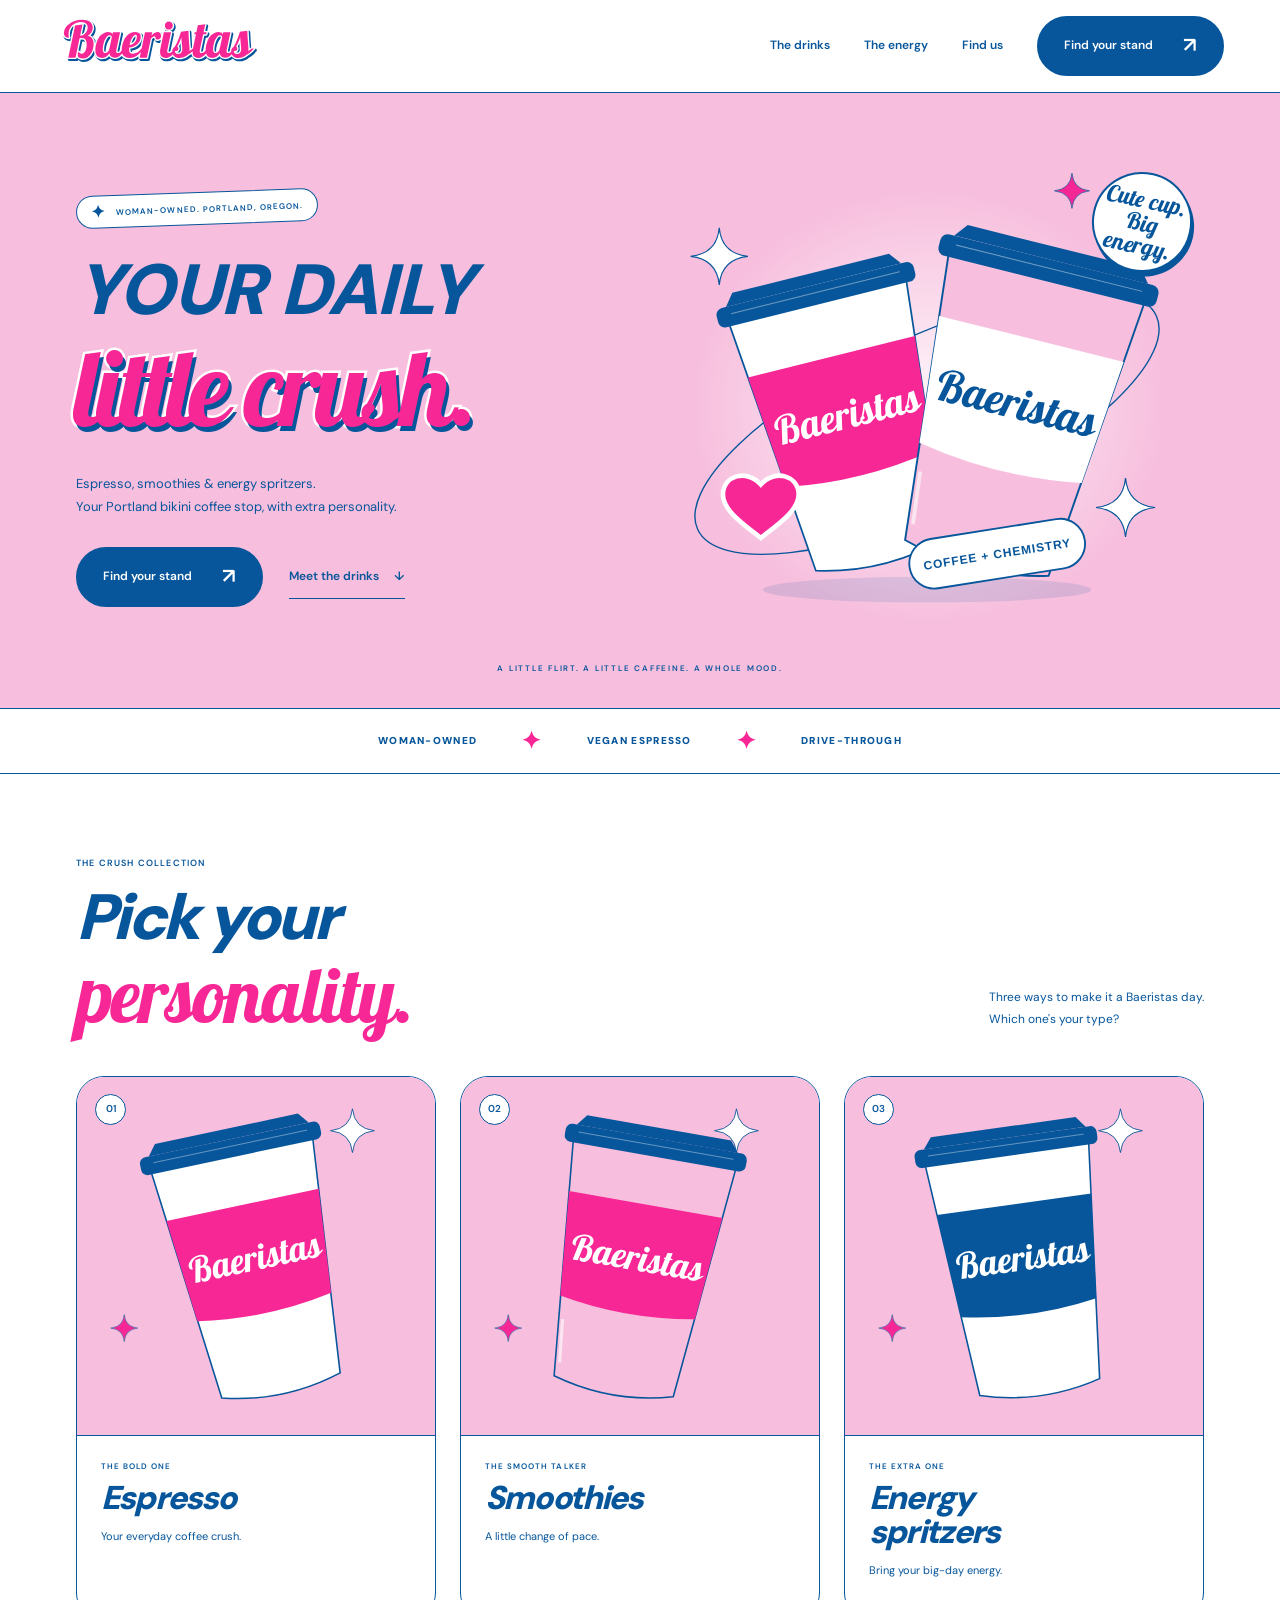
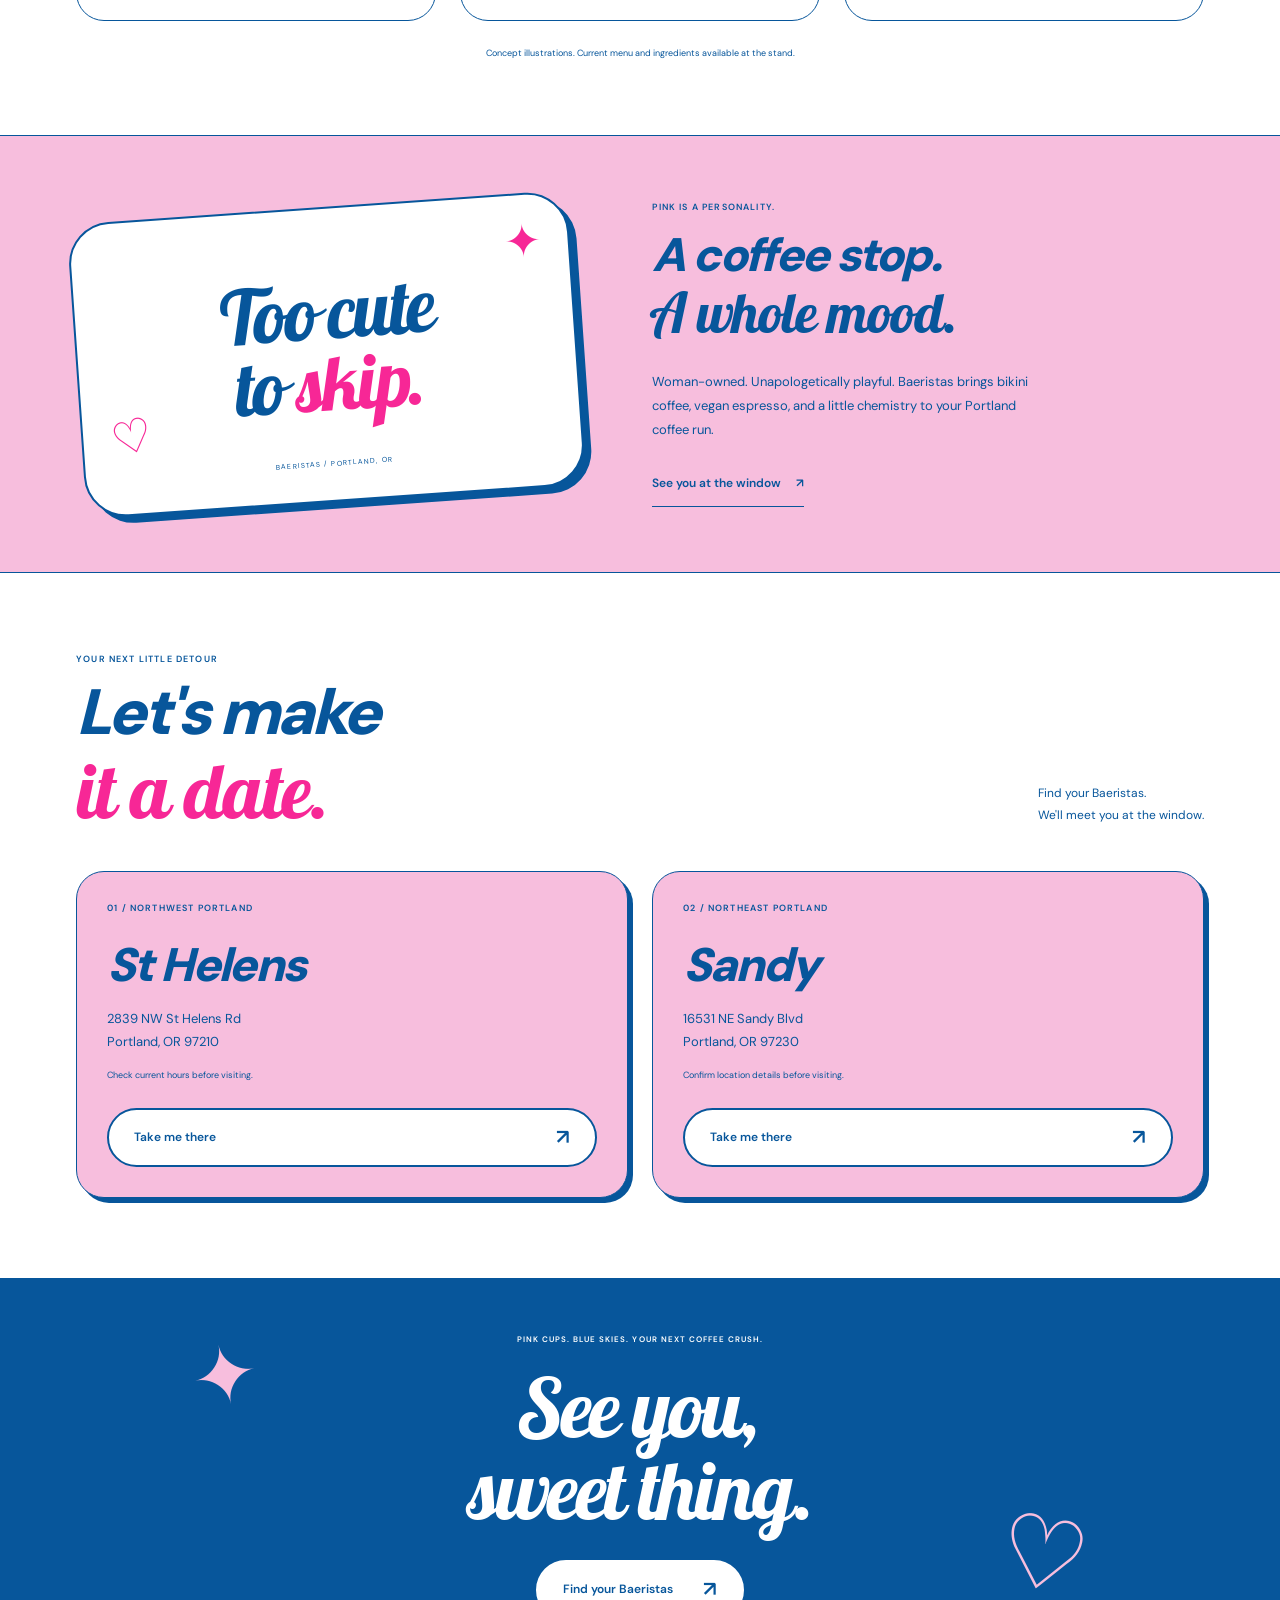
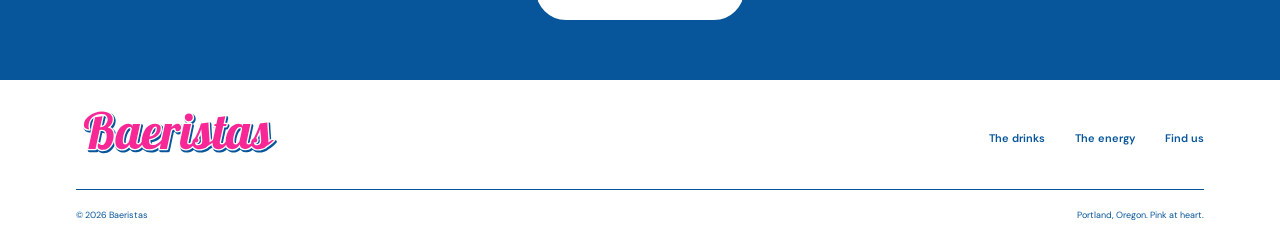
==== commit 84d7e6f8: "Fix mobile readability, CTA hierarchy, visit bar overlap and social previews" ====
--- a/docs/index.html
+++ b/docs/index.html
@@ -1,23 +1,25 @@
 <!doctype html><html lang="en"><head>
-<meta charset="utf-8"><meta name="viewport" content="width=device-width, initial-scale=1"><title>Baeristas — Your daily little crush.</title><meta name="description" content="Espresso, smoothies and energy spritzers with personality. Meet Baeristas, Portland’s woman-owned bikini coffee stop."><meta name="theme-color" content="#F7BEDD"><meta name="robots" content="noindex,nofollow"><link rel="icon" href="assets/heart-pink.svg" type="image/svg+xml"><link rel="stylesheet" href="style.css"><link rel="preload" href="assets/LobsterTwo-BoldItalic.ttf" as="font" type="font/ttf" crossorigin>
+<meta charset="utf-8"><meta name="viewport" content="width=device-width, initial-scale=1"><title>Baeristas — Your daily little crush.</title><meta name="description" content="Espresso, smoothies and energy spritzers with personality. Meet Baeristas, Portland’s woman-owned bikini coffee stop."><meta name="theme-color" content="#F7BEDD"><meta name="robots" content="noindex,nofollow"><link rel="icon" href="assets/favicon-32.png?v=mobile2" sizes="32x32" type="image/png"><link rel="icon" href="assets/favicon.svg?v=mobile2" type="image/svg+xml"><link rel="apple-touch-icon" href="assets/apple-touch-icon.png?v=mobile2" sizes="180x180">
+<meta property="og:type" content="website"><meta property="og:site_name" content="Baeristas"><meta property="og:title" content="Baeristas — Your daily little crush."><meta property="og:description" content="Espresso, smoothies and energy spritzers with personality. Portland’s woman-owned bikini coffee stop."><meta property="og:url" content="https://tehronporter.github.io/baeristasweb/"><meta property="og:image" content="https://tehronporter.github.io/baeristasweb/assets/social-share.png?v=mobile2"><meta property="og:image:secure_url" content="https://tehronporter.github.io/baeristasweb/assets/social-share.png?v=mobile2"><meta property="og:image:type" content="image/png"><meta property="og:image:width" content="1200"><meta property="og:image:height" content="630"><meta property="og:image:alt" content="Baeristas — Your daily little crush. Pink-and-blue branded coffee cup illustrations.">
+<meta name="twitter:card" content="summary_large_image"><meta name="twitter:title" content="Baeristas — Your daily little crush."><meta name="twitter:description" content="Espresso, smoothies and energy spritzers with personality. Portland’s woman-owned bikini coffee stop."><meta name="twitter:image" content="https://tehronporter.github.io/baeristasweb/assets/social-share.png?v=mobile2"><meta name="twitter:image:alt" content="Baeristas — Your daily little crush. Pink-and-blue branded coffee cup illustrations."><link rel="stylesheet" href="style.css?v=mobile2"><link rel="preload" href="assets/LobsterTwo-BoldItalic.ttf" as="font" type="font/ttf" crossorigin>
 </head><body>
 <a class="skip" href="#main">Skip to content</a>
 <header class="header"><a class="wordmark" href="#" aria-label="Baeristas home"><img src="assets/wordmark-sticker.svg" width="205" height="60" alt="Baeristas"></a><button class="menu-toggle" aria-label="Open navigation" aria-expanded="false" aria-controls="main-nav">Menu <span aria-hidden="true">＋</span></button><nav id="main-nav" aria-label="Main navigation"><a href="#drinks">The drinks</a><a href="#story">The energy</a><a href="#locations">Find us</a><a class="button" href="#locations">Find your stand <span aria-hidden="true">↗</span></a></nav></header>
 <main id="main">
-<section class="hero" aria-labelledby="hero-title"><div class="hero-inner wrap"><div class="hero-copy"><p class="eyebrow hero-label"><span aria-hidden="true">✦</span> Woman-owned. Portland, Oregon.</p><h1 id="hero-title"><span class="heavy">Your daily</span><em>little crush.</em></h1><p class="intro">Espresso, smoothies &amp; energy spritzers.<br>Your Portland bikini coffee stop, with extra personality.</p><div class="hero-actions"><a class="button" href="#locations">Find your stand <span aria-hidden="true">↗</span></a><a class="text-link" href="#drinks">Meet the drinks <span aria-hidden="true">↓</span></a></div></div><div class="hero-art"><span class="mini-sticker" aria-hidden="true">Cute cup.<br>Big energy.</span><img src="assets/hero-cup.svg" alt="Playful illustration of two Baeristas cups with pink sleeves, blue lids, hearts and sparkles" width="600" height="560" fetchpriority="high"></div><p class="hero-bottom">A LITTLE FLIRT. A LITTLE CAFFEINE. A WHOLE MOOD.</p></div></section>
+<section class="hero" aria-labelledby="hero-title"><div class="hero-inner wrap"><div class="hero-copy"><p class="eyebrow hero-label"><span aria-hidden="true">✦</span> Woman-owned. Portland, Oregon.</p><h1 id="hero-title"><span class="heavy">Your daily</span><em>little crush.</em></h1><p class="intro">Espresso, smoothies &amp; energy spritzers. <br>Your Portland bikini coffee stop, with extra personality.</p><div class="hero-actions"><a class="button" href="#locations">Find your stand <span aria-hidden="true">↗</span></a><a class="text-link" href="#drinks">Meet the drinks <span aria-hidden="true">↓</span></a></div></div><div class="hero-art"><span class="mini-sticker" aria-hidden="true">Cute cup.<br>Big energy.</span><img src="assets/hero-cup.svg?v=mobile2" alt="Playful illustration of two Baeristas cups with pink sleeves, blue lids, hearts and sparkles" width="600" height="560" fetchpriority="high"></div><p class="hero-bottom">A LITTLE FLIRT. A LITTLE CAFFEINE. A WHOLE MOOD.</p></div></section>
 <div class="brand-strip" aria-label="Woman-owned, vegan espresso, drive-through"><span>Woman-owned</span><span aria-hidden="true">✦</span><span>Vegan espresso</span><span aria-hidden="true">✦</span><span>Drive-through</span></div>
-<section id="drinks" class="drinks wrap" aria-labelledby="drinks-title"><div class="section-top"><div><p class="eyebrow">The crush collection</p><h2 id="drinks-title">Pick your<br><em>personality.</em></h2></div><p>Three ways to make it a Baeristas day.<br>Which one's your type?</p></div><div class="drink-grid">
-<article class="drink"><div class="drink-art"><span class="number">01</span><img src="assets/espresso.svg" alt="Illustrated Baeristas espresso cup" width="360" height="360" loading="lazy"></div><div class="drink-copy"><p class="micro">THE BOLD ONE</p><h3>Espresso</h3><p>Your everyday coffee crush.</p><span class="drink-flourish" aria-hidden="true">♡</span></div></article>
-<article class="drink"><div class="drink-art"><span class="number">02</span><img src="assets/smoothies.svg" alt="Illustrated pink Baeristas smoothie cup" width="360" height="360" loading="lazy"></div><div class="drink-copy"><p class="micro">THE SMOOTH TALKER</p><h3>Smoothies</h3><p>A little change of pace.</p><span class="drink-flourish" aria-hidden="true">♡</span></div></article>
-<article class="drink"><div class="drink-art"><span class="number">03</span><img src="assets/spritzers.svg" alt="Illustrated Baeristas energy spritzer cup" width="360" height="360" loading="lazy"></div><div class="drink-copy"><p class="micro">THE EXTRA ONE</p><h3>Energy<br class="desktop-break"> spritzers</h3><p>Bring your big-day energy.</p><span class="drink-flourish" aria-hidden="true">✦</span></div></article>
+<section id="drinks" class="drinks wrap" aria-labelledby="drinks-title"><div class="section-top"><div><p class="eyebrow">The crush collection</p><h2 id="drinks-title">Pick your<br><em>personality.</em></h2></div><p>Three ways to make it a Baeristas day. <br>Which one's your type?</p></div><div class="drink-grid">
+<article class="drink"><div class="drink-art"><span class="number">01</span><img src="assets/espresso.svg?v=mobile2" alt="Illustrated Baeristas espresso cup" width="360" height="360" loading="lazy"></div><div class="drink-copy"><p class="micro">THE BOLD ONE</p><h3>Espresso</h3><p>Your everyday coffee crush.</p></div></article>
+<article class="drink"><div class="drink-art"><span class="number">02</span><img src="assets/smoothies.svg?v=mobile2" alt="Illustrated pink Baeristas smoothie cup" width="360" height="360" loading="lazy"></div><div class="drink-copy"><p class="micro">THE SMOOTH TALKER</p><h3>Smoothies</h3><p>A little change of pace.</p></div></article>
+<article class="drink"><div class="drink-art"><span class="number">03</span><img src="assets/spritzers.svg?v=mobile2" alt="Illustrated Baeristas energy spritzer cup" width="360" height="360" loading="lazy"></div><div class="drink-copy"><p class="micro">THE EXTRA ONE</p><h3>Energy<br class="desktop-break"> spritzers</h3><p>Bring your big-day energy.</p></div></article>
 </div><p class="drink-note">Concept illustrations. Current menu and ingredients available at the stand.</p></section>
-<section id="story" class="story" aria-labelledby="story-title"><div class="story-inner wrap"><div class="story-art" aria-hidden="true"><span class="story-star">✦</span><span>Too cute<br>to <i>skip.</i></span><span class="story-heart">♡</span><small>BAERISTAS / PORTLAND, OR</small></div><div class="story-copy"><p class="eyebrow">Pink is a personality.</p><h2 id="story-title">A coffee stop.<br><em>A whole mood.</em></h2><p>Woman-owned. Unapologetically playful. Baeristas brings bikini coffee, vegan espresso, and a little chemistry to your Portland coffee run.</p><p>Pull up for a pick-me-up. Leave with a little extra personality in your day.</p><a class="text-link" href="#locations">See you at the window <span aria-hidden="true">↗</span></a></div></div></section>
-<section id="locations" class="locations wrap" aria-labelledby="locations-title"><div class="section-top"><div><p class="eyebrow">Your next little detour</p><h2 id="locations-title">Let's make<br><em>it a date.</em></h2></div><p>Find your Baeristas.<br>We'll meet you at the window.</p></div><div class="location-grid">
-<article class="location"><div class="location-top"><p class="micro">01 / NORTHWEST PORTLAND</p><span aria-hidden="true">↗</span></div><h3>St Helens</h3><address>2839 NW St Helens Rd<br>Portland, OR 97210</address><p class="hours">Check current hours before visiting.</p><a class="button" href="https://www.google.com/maps/dir/?api=1&amp;destination=2839%20NW%20St%20Helens%20Rd%2C%20Portland%2C%20OR%2097210" target="_blank" rel="noopener noreferrer">Take me there <span aria-hidden="true">↗</span><span class="sr-only"> Get directions to St Helens, opens a new tab</span></a></article>
-<article class="location"><div class="location-top"><p class="micro">02 / NORTHEAST PORTLAND</p><span aria-hidden="true">↗</span></div><h3>Sandy</h3><address>16531 NE Sandy Blvd<br>Portland, OR 97230</address><p class="hours">Confirm location details before visiting.</p><a class="button" href="https://www.google.com/maps/dir/?api=1&amp;destination=16531%20NE%20Sandy%20Blvd%2C%20Portland%2C%20OR%2097230" target="_blank" rel="noopener noreferrer">Take me there <span aria-hidden="true">↗</span><span class="sr-only"> Get directions to Sandy, opens a new tab</span></a></article>
+<section id="story" class="story" aria-labelledby="story-title"><div class="story-inner wrap"><div class="story-art" aria-hidden="true"><span class="story-star">✦</span><span>Too cute<br>to <i>skip.</i></span><span class="story-heart">♡</span><small>BAERISTAS / PORTLAND, OR</small></div><div class="story-copy"><p class="eyebrow">Pink is a personality.</p><h2 id="story-title">A coffee stop.<br><em>A whole mood.</em></h2><p>Woman-owned. Unapologetically playful. Baeristas brings bikini coffee, vegan espresso, and a little chemistry to your Portland coffee run.</p><a class="text-link" href="#locations">See you at the window <span aria-hidden="true">↗</span></a></div></div></section>
+<section id="locations" class="locations wrap" aria-labelledby="locations-title"><div class="section-top"><div><p class="eyebrow">Your next little detour</p><h2 id="locations-title">Let's make<br><em>it a date.</em></h2></div><p>Find your Baeristas. <br>We'll meet you at the window.</p></div><div class="location-grid">
+<article class="location"><div class="location-top"><p class="micro">01 / NORTHWEST PORTLAND</p></div><h3>St Helens</h3><address>2839 NW St Helens Rd<br>Portland, OR 97210</address><p class="hours">Check current hours before visiting.</p><a class="button" href="https://www.google.com/maps/dir/?api=1&amp;destination=2839%20NW%20St%20Helens%20Rd%2C%20Portland%2C%20OR%2097210" target="_blank" rel="noopener noreferrer">Take me there <span aria-hidden="true">↗</span><span class="sr-only"> Get directions to St Helens, opens a new tab</span></a></article>
+<article class="location"><div class="location-top"><p class="micro">02 / NORTHEAST PORTLAND</p></div><h3>Sandy</h3><address>16531 NE Sandy Blvd<br>Portland, OR 97230</address><p class="hours">Confirm location details before visiting.</p><a class="button" href="https://www.google.com/maps/dir/?api=1&amp;destination=16531%20NE%20Sandy%20Blvd%2C%20Portland%2C%20OR%2097230" target="_blank" rel="noopener noreferrer">Take me there <span aria-hidden="true">↗</span><span class="sr-only"> Get directions to Sandy, opens a new tab</span></a></article>
 </div></section>
 <section class="closing"><span class="closing-star" aria-hidden="true">✦</span><p class="eyebrow">Pink cups. Blue skies. Your next coffee crush.</p><p class="closing-script">See you,<br>sweet thing.</p><a class="button light" href="#locations">Find your Baeristas <span aria-hidden="true">↗</span></a><span class="closing-heart" aria-hidden="true">♡</span></section>
 </main>
 <footer class="footer wrap"><div class="footer-top"><a class="wordmark" href="#" aria-label="Baeristas home"><img src="assets/wordmark-sticker.svg" width="205" height="60" alt="Baeristas"></a><nav aria-label="Footer navigation"><a href="#drinks">The drinks</a><a href="#story">The energy</a><a href="#locations">Find us</a></nav></div><div class="footer-bottom"><small>© 2026 Baeristas</small><small>Portland, Oregon. Pink at heart.</small></div></footer>
-<a class="mobile-visit button" href="#locations" tabindex="-1" aria-hidden="true"><span>Make it a Baeristas day.</span><span>Find us ↗</span></a><script src="script.js"></script>
+<a class="mobile-visit button" href="#locations" tabindex="-1" aria-hidden="true"><span>Make it a Baeristas day.</span><span>Find us ↗</span></a><script src="script.js?v=mobile2"></script>
 </body></html>
--- a/docs/style.css
+++ b/docs/style.css
@@ -2,6 +2,109 @@
 :root{--pink:#F72796;--baby:#F7BEDD;--blue:#07569B;--white:#FFFFFF;--body:Body,Arial,sans-serif;--script:Script,cursive}*{box-sizing:border-box}html{scroll-behavior:smooth;scroll-padding-top:25px}body{margin:0;font-family:var(--body);color:var(--blue);background:var(--white);font-size:15px;line-height:1.65}h1,h2,h3,p{margin:0}a{color:inherit;text-decoration:none}button{font:inherit}img{display:block;max-width:100%}a:focus-visible,button:focus-visible{outline:3px solid var(--blue);outline-offset:5px}a,button{-webkit-tap-highlight-color:transparent}em{font-family:var(--script);font-weight:700;font-style:italic}h1,h2,h3{font-weight:900;letter-spacing:-.055em;line-height:1.04}h2{font-size:64px;font-style:italic}h2 em{font-size:1.2em;letter-spacing:-.025em;display:inline-block;color:var(--pink);line-height:1.15}h3{font-size:35px}.wrap{width:min(100%,1240px);padding-left:56px;padding-right:56px;margin:auto}.header{max-width:1440px;margin:auto;min-height:92px;padding:12px 56px;display:flex;align-items:center;justify-content:space-between;gap:30px}.wordmark{display:block;flex-shrink:0}.wordmark img{width:205px;height:60px;object-fit:contain}.header nav{display:flex;gap:34px;align-items:center;font-size:12px;font-weight:600}.header nav>a:not(.button){display:flex;min-height:44px;align-items:center}.button{min-height:52px;display:inline-flex;justify-content:space-between;align-items:center;gap:30px;padding:14px 25px;background:var(--blue);color:var(--white);border:2px solid var(--blue);border-radius:100px;font-size:12px;font-weight:600;line-height:1.3;transition:transform .2s,box-shadow .2s}.button:hover{transform:translateY(-2px);box-shadow:4px 4px 0 var(--pink)}.button span[aria-hidden]{font-size:21px}.eyebrow,.micro{font-size:9px;line-height:1.5;letter-spacing:.13em;font-weight:600;text-transform:uppercase}.hero{background:var(--baby);overflow:hidden;border-top:1px solid var(--blue);border-bottom:1px solid var(--blue)}.hero-inner{display:grid;grid-template-columns:1fr 1fr;align-items:center;position:relative;padding-top:48px;padding-bottom:33px;gap:0 20px}.hero-label{display:inline-flex;align-items:center;gap:10px;padding:7px 14px;border:1px solid var(--blue);border-radius:100px;font-size:8px;background:var(--white);transform:rotate(-2deg)}.hero-label span{font-size:17px;line-height:1}.hero h1{margin:28px 0 25px;position:relative;z-index:1}.hero h1 .heavy{display:block;text-transform:uppercase;font-style:italic;font-size:71px;line-height:1.05}.hero h1 em{display:block;font-size:106px;color:var(--pink);letter-spacing:-.045em;white-space:nowrap;-webkit-text-stroke:5px var(--white);paint-order:stroke fill;text-shadow:3px 5px 0 var(--blue);line-height:1.12;margin-left:-4px}.intro{font-size:13px;line-height:1.8;max-width:400px}.hero-actions{display:flex;align-items:center;gap:26px;margin-top:29px}.text-link{display:inline-flex;min-height:44px;align-items:center;gap:15px;font-size:12px;font-weight:600;border-bottom:1px solid var(--blue)}.text-link:hover{border-bottom-width:2px}.hero-art{position:relative;min-width:0}.hero-art>img{width:100%;height:auto}.mini-sticker{position:absolute;right:12px;top:6%;border:2px solid var(--blue);background:var(--white);border-radius:50%;width:100px;height:100px;display:flex;align-items:center;justify-content:center;text-align:center;font-family:var(--script);font-weight:700;font-style:italic;font-size:23px;line-height:1;transform:rotate(12deg);z-index:1;box-shadow:3px 4px 0 var(--blue)}.hero-bottom{grid-column:1/-1;text-align:center;font-size:8px;letter-spacing:.22em;font-weight:600;margin-top:4px}.brand-strip{display:flex;justify-content:center;align-items:center;gap:44px;padding:20px 24px;color:var(--blue);font-size:10px;letter-spacing:.13em;font-weight:900;text-transform:uppercase;border-bottom:1px solid var(--blue)}.brand-strip span:nth-child(even){font-size:24px;color:var(--pink);line-height:1}.drinks{padding-top:83px;padding-bottom:75px}.section-top{display:flex;justify-content:space-between;align-items:flex-end;gap:35px;margin-bottom:36px}.section-top .eyebrow{margin-bottom:14px}.section-top>p{font-size:12px;line-height:1.8;margin-bottom:9px}.drink-grid{display:grid;grid-template-columns:repeat(3,minmax(0,1fr));gap:24px}.drink{border:1px solid var(--blue);border-radius:28px;overflow:hidden;position:relative}.drink-art{position:relative;background:var(--baby);border-bottom:1px solid var(--blue)}.drink-art img{width:100%;height:auto}.number{position:absolute;top:17px;left:18px;border:1px solid var(--blue);border-radius:50%;width:31px;height:31px;display:flex;align-items:center;justify-content:center;font-size:10px;font-weight:600;background:var(--white)}.drink-copy{padding:24px;position:relative;min-height:184px}.drink-copy .micro{font-size:8px;margin-bottom:9px}.drink-copy h3{font-style:italic;font-size:33px;letter-spacing:-.055em}.drink-copy>p:not(.micro){font-size:11px;margin-top:12px}.drink-flourish{position:absolute;right:21px;top:18px;font-size:27px;color:var(--pink)}.drink-note{font-size:9px;text-align:center;margin-top:25px}.story{background:var(--baby);border-top:1px solid var(--blue);border-bottom:1px solid var(--blue);padding:65px 0}.story-inner{display:grid;grid-template-columns:1fr 1.1fr;gap:75px;align-items:center}.story-art{position:relative;background:var(--white);border:2px solid var(--blue);border-radius:42px;box-shadow:7px 7px 0 var(--blue);padding:66px 25px 30px;text-align:center;transform:rotate(-4deg)}.story-art>span:not(.story-star):not(.story-heart){font-family:var(--script);font-size:76px;line-height:.95;font-weight:700;font-style:italic;letter-spacing:-.035em;display:block}.story-art i{color:var(--pink);font-style:inherit}.story-star{position:absolute;top:10px;right:26px;font-size:45px;color:var(--pink)}.story-heart{position:absolute;left:29px;bottom:38px;font-size:46px;transform:rotate(-12deg);color:var(--pink)}.story-art small{display:block;font-size:7px;letter-spacing:.16em;margin-top:39px}.story-copy h2{font-size:47px;margin-top:16px;margin-bottom:25px}.story-copy h2 em{color:var(--blue)}.story-copy>p:not(.eyebrow){font-size:13px;line-height:1.85;max-width:390px;margin-bottom:17px}.story-copy .text-link{margin-top:4px}.locations{padding-top:80px;padding-bottom:80px}.location-grid{display:grid;grid-template-columns:1fr 1fr;gap:24px}.location{border:1px solid var(--blue);border-radius:28px;padding:30px;background:var(--baby);box-shadow:5px 5px 0 var(--blue)}.location-top{display:flex;align-items:center;justify-content:space-between;gap:15px}.location-top>span{font-size:28px;line-height:1}.location h3{font-style:italic;font-size:47px;margin:25px 0 17px}.location address{font-style:normal;font-size:13px;line-height:1.8}.hours{font-size:9px;margin-top:15px;margin-bottom:25px}.location .button{width:100%;background:var(--white);color:var(--blue)}.closing{text-align:center;position:relative;overflow:hidden;background:var(--blue);color:var(--white);padding:55px 24px 60px}.closing>.eyebrow{font-size:8px}.closing-script{font-family:var(--script);font-weight:700;font-style:italic;font-size:82px;line-height:1;letter-spacing:-.035em;margin:22px 0 29px}.button.light{color:var(--blue);background:var(--white);border-color:var(--white)}.closing-star{position:absolute;top:33px;left:15%;font-size:80px;color:var(--baby);transform:rotate(-12deg)}.closing-heart{position:absolute;bottom:42px;right:15%;font-size:100px;color:var(--baby);transform:rotate(12deg)}.footer{padding-top:28px;padding-bottom:23px}.footer-top{display:flex;align-items:center;justify-content:space-between;padding-bottom:21px;gap:30px}.footer nav{display:flex;gap:30px;font-size:11px;font-weight:600}.footer nav a{display:flex;align-items:center;min-height:44px}.footer-bottom{border-top:1px solid var(--blue);padding-top:18px;display:flex;justify-content:space-between;gap:18px}.footer-bottom small{font-size:9px}.menu-toggle,.mobile-visit{display:none}.skip{position:fixed;top:10px;left:10px;z-index:20;background:var(--blue);color:var(--white);padding:12px 20px;transform:translateY(-160%)}.skip:focus{transform:translateY(0)}.sr-only{position:absolute;width:1px;height:1px;overflow:hidden;clip:rect(0,0,0,0);white-space:nowrap}
 @media(max-width:1100px){.wrap{padding-left:36px;padding-right:36px}.header{padding-left:36px;padding-right:36px}.hero h1 .heavy{font-size:55px}.hero h1 em{font-size:82px}.hero-actions{gap:20px}.mini-sticker{width:78px;height:78px;font-size:19px}.story-inner{gap:40px}.story-copy h2{font-size:40px}.story-art>span:not(.story-star):not(.story-heart){font-size:65px}.drink-copy{padding:20px}.drink-copy h3{font-size:28px}.drink-flourish{right:14px;top:13px}}
 @media(max-width:800px){.header{min-height:80px}.header nav{gap:24px}.header nav .button{display:none}.wordmark img{width:178px;height:52px}.hero-inner{padding-top:34px;padding-bottom:25px;gap:0 10px}.hero h1 .heavy{font-size:45px}.hero h1 em{font-size:68px}.hero-label{font-size:6px;padding:6px 9px}.hero h1{margin:22px 0}.intro{font-size:11px}.hero-actions{flex-wrap:wrap;gap:8px 20px;margin-top:20px}.hero-actions .button{padding:13px 20px;min-height:48px}.hero-actions .text-link{font-size:10px}.mini-sticker{width:67px;height:67px;font-size:17px;right:0}.hero-bottom{margin-top:20px;font-size:7px}.brand-strip{gap:25px;font-size:8px}.drinks,.locations{padding-top:60px;padding-bottom:60px}h2{font-size:50px}.section-top>p{font-size:10px;max-width:190px}.drink-grid{gap:14px}.drink{border-radius:22px}.drink-copy{padding:17px;min-height:168px}.drink-copy h3{font-size:25px}.drink-copy .micro{font-size:6px}.drink-copy>p:not(.micro){font-size:10px}.drink-flourish{font-size:19px;right:12px;top:9px}.story{padding:50px 0}.story-inner{gap:30px}.story-art{padding:65px 18px 29px;border-radius:32px}.story-art>span:not(.story-star):not(.story-heart){font-size:56px}.story-copy h2{font-size:35px}.story-copy>p:not(.eyebrow){font-size:11px}.story-copy .eyebrow{font-size:8px}.story-copy .text-link{font-size:10px}.location{padding:23px}.location .micro{font-size:7px}.location h3{font-size:39px}.location address{font-size:12px}.hours{font-size:8px;min-height:27px}.closing-star{left:7%}.closing-heart{right:7%}}
-@media(max-width:600px){.wrap{padding-left:22px;padding-right:22px}.header{padding:10px 20px;min-height:73px;flex-wrap:wrap;gap:0}.wordmark img{width:169px;height:50px}.menu-toggle{display:inline-flex;align-items:center;gap:10px;justify-content:center;min-width:78px;min-height:44px;padding:6px 12px;border:1px solid var(--blue);border-radius:30px;font-size:10px;color:var(--blue);background:var(--white)}.menu-toggle span{font-size:20px;line-height:1}.header nav{display:none;flex-basis:100%;padding:18px 0 10px;align-items:stretch;gap:6px;flex-direction:column}.header nav.open{display:flex}.header nav a{justify-content:center}.header nav .button{display:flex;margin-top:8px}.hero-inner{display:flex;flex-direction:column;padding-top:24px;padding-bottom:22px;gap:0}.hero-copy{display:contents}.hero-label{order:0;font-size:7px;padding:6px 12px;letter-spacing:.08em}.hero h1{order:1;text-align:center;margin:23px 0 13px}.hero h1 .heavy{font-size:47px;letter-spacing:-.065em;line-height:1.05}.hero h1 em{font-size:78px;-webkit-text-stroke:4px var(--white);text-shadow:2px 4px 0 var(--blue);margin-left:0;line-height:1.12}.intro{order:2;text-align:center;font-size:11px;line-height:1.75;max-width:325px}.hero-art{order:3;width:100%;max-width:360px;margin-top:3px;margin-bottom:4px}.hero-art>img{height:277px;width:100%;object-fit:contain}.mini-sticker{width:65px;height:65px;font-size:17px;right:2px;top:4%;box-shadow:2px 3px 0 var(--blue)}.hero-actions{order:4;width:100%;margin-top:4px;display:grid;grid-template-columns:1fr auto;align-items:center;gap:17px}.hero-actions .button{min-height:50px;font-size:12px;padding:14px 21px;gap:24px}.hero-actions .text-link{font-size:10px;gap:10px;min-height:44px}.hero-bottom{order:5;margin-top:21px;font-size:6px;letter-spacing:.16em;max-width:100%}.brand-strip{gap:12px;padding:17px 16px;font-size:7px;letter-spacing:.05em;justify-content:space-between}.brand-strip span:nth-child(even){font-size:19px}.drinks{padding-top:43px;padding-bottom:40px}.section-top{display:block;margin-bottom:25px}.section-top .eyebrow{font-size:8px;margin-bottom:13px}h2{font-size:44px;line-height:1}h2 em{font-size:1.23em;line-height:1.12}.section-top>p{font-size:11px;max-width:100%;margin-top:20px}.drink-grid{grid-template-columns:1fr;gap:14px}.drink{display:grid;grid-template-columns:42% 1fr;border-radius:23px;min-height:162px}.drink-art{border-bottom:0;border-right:1px solid var(--blue);display:flex;align-items:center}.drink-art img{height:160px;object-fit:contain}.number{width:23px;height:23px;font-size:8px;top:10px;left:10px}.drink-copy{min-height:0;padding:28px 17px 18px;align-self:center}.drink-copy .micro{font-size:6px;letter-spacing:.09em;margin-bottom:7px}.drink-copy h3{font-size:25px;line-height:1.02;letter-spacing:-.05em}.drink-copy>p:not(.micro){font-size:9px;line-height:1.6;margin-top:10px;max-width:144px}.drink-flourish{font-size:19px;top:4px;right:12px}.desktop-break{display:none}.drink-note{text-align:left;font-size:8px;line-height:1.7;margin-top:19px;max-width:310px}.story{padding:39px 0 41px}.story-inner{grid-template-columns:1fr;gap:37px}.story-art{max-width:294px;justify-self:center;width:100%;padding:35px 20px 25px;border-radius:30px;box-shadow:5px 5px 0 var(--blue)}.story-art>span:not(.story-star):not(.story-heart){font-size:62px}.story-star{font-size:37px;right:15px;top:3px}.story-heart{font-size:39px;left:15px;bottom:22px}.story-art small{font-size:6px;margin-top:23px}.story-copy .eyebrow{font-size:8px}.story-copy h2{font-size:38px;margin:13px 0 20px;line-height:1.12}.story-copy>p:not(.eyebrow){font-size:12px;line-height:1.85;margin-bottom:13px}.story-copy .text-link{font-size:11px;margin-top:3px}.locations{padding-top:43px;padding-bottom:47px}.location-grid{grid-template-columns:1fr;gap:21px}.location{padding:23px;border-radius:24px;box-shadow:4px 4px 0 var(--blue)}.location .micro{font-size:7px}.location-top>span{font-size:22px}.location h3{font-size:40px;margin:20px 0 15px}.location address{font-size:12px}.hours{min-height:0;margin:13px 0 20px;font-size:8px}.location .button{min-height:49px;font-size:11px}.closing{padding:39px 22px 42px}.closing>.eyebrow{font-size:6px;letter-spacing:.08em}.closing-script{font-size:64px;margin:21px 0 27px}.closing-star{font-size:45px;left:5px;top:59px}.closing-heart{font-size:57px;right:6px;bottom:44px}.closing .button{font-size:11px;min-height:48px}.footer{padding-top:22px;padding-bottom:93px}.footer-top{flex-wrap:wrap;gap:12px;padding-bottom:17px}.footer .wordmark img{width:175px;height:52px}.footer nav{gap:22px;flex-basis:100%;font-size:10px}.footer-bottom{padding-top:16px}.footer-bottom small{font-size:8px}.mobile-visit{display:flex;position:fixed;bottom:max(13px,env(safe-area-inset-bottom));left:16px;right:16px;min-height:54px;padding:13px 20px;border:3px solid var(--white);z-index:8;font-size:10px;box-shadow:0 4px 15px #07569B33;opacity:0;visibility:hidden;transform:translateY(25px);transition:opacity .2s,transform .2s,visibility .2s}.mobile-visit.visible{opacity:1;visibility:visible;transform:translateY(0)}.mobile-visit>span:last-child{font-size:12px}.mobile-visit:hover{transform:none;box-shadow:0 4px 15px #07569B33}}
-@media(max-width:360px){.hero h1 .heavy{font-size:42px}.hero h1 em{font-size:69px}.hero-actions{gap:12px}.hero-actions .button{font-size:11px;padding:13px 17px;gap:17px}.hero-actions .text-link{font-size:9px}.drink-copy{padding-left:13px;padding-right:12px}.drink-copy h3{font-size:23px}.brand-strip{font-size:6px;gap:8px}}
+@media(max-width:700px){
+  html{scroll-padding-top:20px;scroll-padding-bottom:90px}
+  .wrap{padding-left:24px;padding-right:24px}
+  .header{padding:10px 20px;min-height:76px;flex-wrap:wrap;gap:0}
+  .wordmark img{width:177px;height:52px}
+  .menu-toggle{display:inline-flex;align-items:center;gap:12px;justify-content:center;min-width:88px;min-height:44px;padding:8px 14px;border:1px solid var(--blue);border-radius:30px;font-size:13px;color:var(--blue);background:var(--white)}
+  .menu-toggle span{font-size:22px;line-height:1}
+  .header nav{display:none;flex-basis:100%;padding:18px 0 10px;align-items:stretch;gap:8px;flex-direction:column;font-size:15px}
+  .header nav.open{display:flex}
+  .header nav a{justify-content:center;min-height:48px}
+  .header nav .button{display:flex;margin-top:8px}
+  .button{min-height:52px;font-size:14px;padding:14px 22px}
+  .text-link{min-height:48px;font-size:14px;gap:12px}
+  .eyebrow,.micro{font-size:11px;line-height:1.6;letter-spacing:.08em}
+  .hero-inner{display:flex;flex-direction:column;padding-top:24px;padding-bottom:22px;gap:0}
+  .hero-copy{display:contents}
+  .hero-label{order:0;font-size:10px;padding:7px 12px;letter-spacing:.015em;transform:none;gap:8px;max-width:100%}
+  .hero h1{order:1;text-align:center;margin:24px 0 18px;max-width:100%}
+  .hero h1 .heavy{font-size:clamp(36px,10.7vw,47px);letter-spacing:-.055em;line-height:1.08}
+  .hero h1 em{font-size:clamp(59px,17.5vw,78px);-webkit-text-stroke:3px var(--white);text-shadow:2px 4px 0 var(--blue);margin-left:0;line-height:1.17;letter-spacing:-.045em}
+  .intro{order:2;text-align:center;font-size:14px;line-height:1.7;max-width:355px}
+  .intro br{display:none}
+  .hero-actions{order:3;width:100%;max-width:360px;margin-top:22px;display:flex;flex-direction:column;align-items:stretch;gap:5px}
+  .hero-actions .button{width:100%;min-height:54px;font-size:15px;padding:15px 24px}
+  .hero-actions .text-link{font-size:14px;min-height:46px;gap:12px;justify-content:center;align-self:center;border-bottom:0}
+  .hero-art{order:4;width:100%;max-width:340px;margin-top:4px;margin-bottom:0}
+  .hero-art>img{height:234px;width:100%;object-fit:contain}
+  .mini-sticker{display:none}
+  .hero-bottom{display:none}
+  .brand-strip{display:grid;grid-template-columns:repeat(3,minmax(0,1fr));gap:12px;padding:18px 18px;font-size:11px;line-height:1.5;letter-spacing:0;text-align:center;align-items:center}
+  .brand-strip span:nth-child(even){display:none}
+  .drinks{padding-top:44px;padding-bottom:42px}
+  .section-top{display:block;margin-bottom:27px}
+  .section-top .eyebrow{font-size:11px;margin-bottom:14px}
+  h2{font-size:40px;line-height:1.1;letter-spacing:-.05em}
+  h2 em{font-size:1.2em;line-height:1.2}
+  .section-top>p{font-size:15px;line-height:1.7;max-width:100%;margin-top:18px;margin-bottom:0}
+  .section-top>p br{display:none}
+  .drink-grid{grid-template-columns:1fr;gap:16px}
+  .drink{display:grid;grid-template-columns:35% minmax(0,1fr);border-radius:23px;min-height:184px}
+  .drink-art{border-bottom:0;border-right:1px solid var(--blue);display:flex;align-items:center;min-width:0}
+  .drink-art img{height:178px;object-fit:contain}
+  .number{width:26px;height:26px;font-size:11px;top:10px;left:10px}
+  .drink-copy{min-height:0;padding:25px 18px;align-self:center;min-width:0}
+  .drink-copy .micro{font-size:10px;line-height:1.6;letter-spacing:.03em;margin-bottom:9px}
+  .drink-copy h3{font-size:27px;line-height:1.13;letter-spacing:-.045em;overflow-wrap:normal}
+  .drink-copy>p:not(.micro){font-size:14px;line-height:1.6;margin-top:10px;max-width:none}
+  .desktop-break{display:none}
+  .drink-note{font-size:12px;line-height:1.7;text-align:left;margin-top:22px;max-width:none}
+  .story{padding:40px 0 44px}
+  .story-inner{grid-template-columns:1fr;gap:35px}
+  .story-art{max-width:252px;justify-self:center;width:100%;padding:32px 20px 23px;border-radius:28px;box-shadow:4px 4px 0 var(--blue);transform:rotate(-3deg)}
+  .story-art>span:not(.story-star):not(.story-heart){font-size:54px;line-height:1}
+  .story-star{font-size:30px;right:12px;top:2px}
+  .story-heart{font-size:31px;left:14px;bottom:18px}
+  .story-art small{display:none}
+  .story-copy .eyebrow{font-size:11px}
+  .story-copy h2{font-size:36px;margin:14px 0 22px;line-height:1.15}
+  .story-copy>p:not(.eyebrow){font-size:16px;line-height:1.75;max-width:none;margin-bottom:17px}
+  .story-copy .text-link{font-size:14px;min-height:48px;margin-top:4px}
+  .locations{padding-top:44px;padding-bottom:48px}
+  .location-grid{grid-template-columns:1fr;gap:22px}
+  .location{padding:24px;border-radius:24px;box-shadow:4px 4px 0 var(--blue)}
+  .location .micro{font-size:11px;line-height:1.6;letter-spacing:.04em}
+  .location h3{font-size:35px;margin:18px 0 16px;line-height:1.1}
+  .location address{font-size:16px;line-height:1.65}
+  .hours{min-height:0;margin:16px 0 22px;font-size:12px;line-height:1.7}
+  .location .button{min-height:52px;font-size:14px;background:var(--blue);color:var(--white)}
+  .closing{padding:39px 24px 42px}
+  .closing>.eyebrow{font-size:11px;line-height:1.7;letter-spacing:.025em;position:relative;z-index:1;max-width:270px;margin:auto}
+  .closing-script{font-size:clamp(49px,13.8vw,62px);line-height:1.08;margin:22px auto 28px;position:relative;z-index:1;max-width:335px}
+  .closing-star{font-size:30px;left:9px;top:99px}
+  .closing-heart{font-size:37px;right:9px;bottom:25px}
+  .closing .button{font-size:14px;min-height:52px}
+  .footer{padding-top:24px;padding-bottom:26px}
+  .footer-top{flex-wrap:wrap;gap:14px;padding-bottom:20px}
+  .footer .wordmark img{width:177px;height:52px}
+  .footer nav{gap:24px;flex-basis:100%;font-size:14px;flex-wrap:wrap}
+  .footer nav a{min-height:48px}
+  .footer-bottom{padding-top:19px;flex-wrap:wrap;gap:8px 18px}
+  .footer-bottom small{font-size:12px;line-height:1.6}
+  .mobile-visit{display:flex;position:fixed;bottom:max(12px,env(safe-area-inset-bottom));left:16px;right:16px;min-height:56px;padding:14px 20px;border:3px solid var(--white);z-index:8;font-size:12px;box-shadow:0 4px 15px #07569B33;opacity:0;visibility:hidden;transform:translateY(25px);transition:opacity .2s,transform .2s,visibility .2s;gap:15px}
+  .mobile-visit.visible{opacity:1;visibility:visible;transform:translateY(0)}
+  .mobile-visit>span:last-child{font-size:14px;white-space:nowrap}
+  .mobile-visit:hover{transform:none;box-shadow:0 4px 15px #07569B33}
+  a,button{scroll-margin-bottom:90px}
+}
+@media(max-width:360px){
+  .wrap{padding-left:20px;padding-right:20px}
+  .header{padding-left:16px;padding-right:16px}
+  .wordmark img{width:160px}
+  .hero-label{font-size:9px;padding-left:10px;padding-right:10px}
+  .hero h1 em{font-size:clamp(55px,17.5vw,64px)}
+  .intro{font-size:14px}
+  .brand-strip{font-size:10px;gap:8px;padding-left:12px;padding-right:12px}
+  h2{font-size:37px}
+  .drink{grid-template-columns:32% minmax(0,1fr)}
+  .drink-copy{padding-left:15px;padding-right:15px}
+  .drink-copy h3{font-size:25px}
+  .drink-copy .micro{font-size:10px;letter-spacing:0}
+  .story-copy h2{font-size:33px}
+  .location{padding:21px}
+  .location .micro{font-size:10px}
+  .mobile-visit>span:first-child{font-size:11px}
+}
 @media(prefers-reduced-motion:reduce){html{scroll-behavior:auto}*{transition:none!important}}
